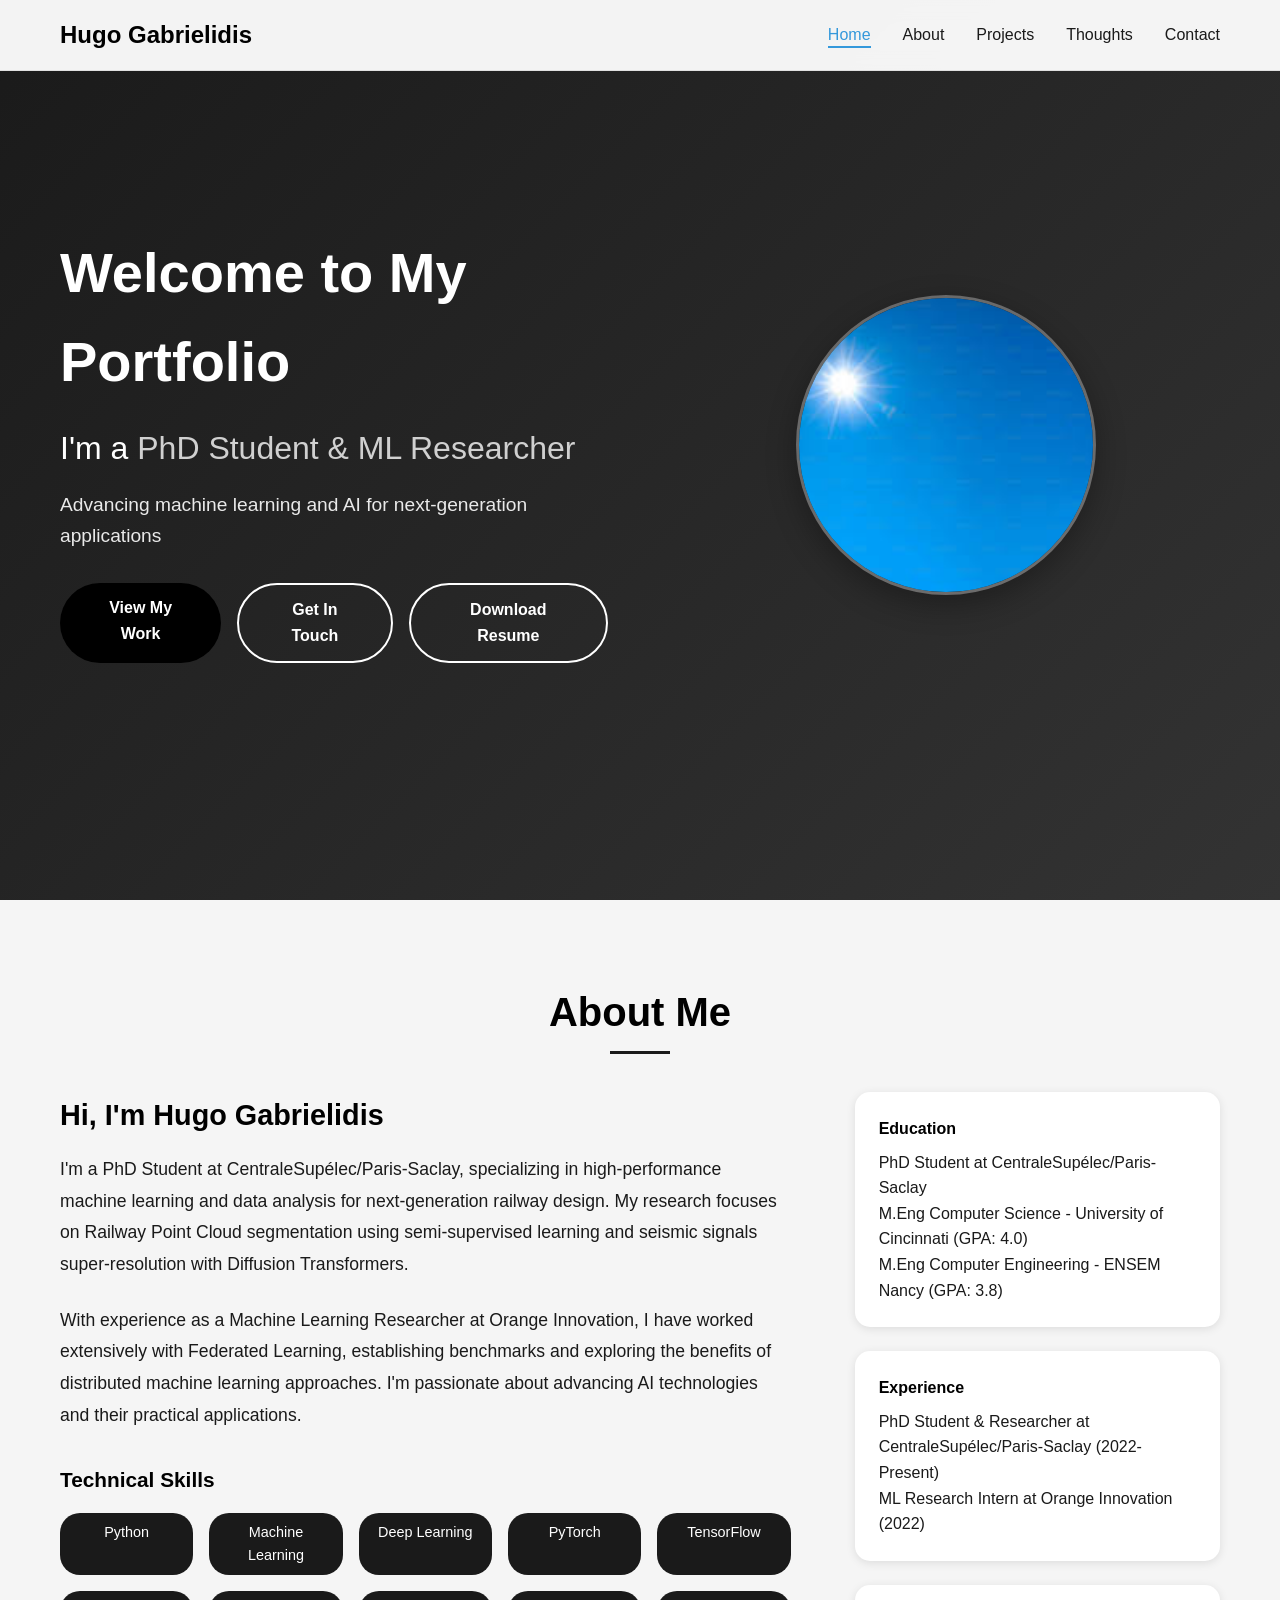
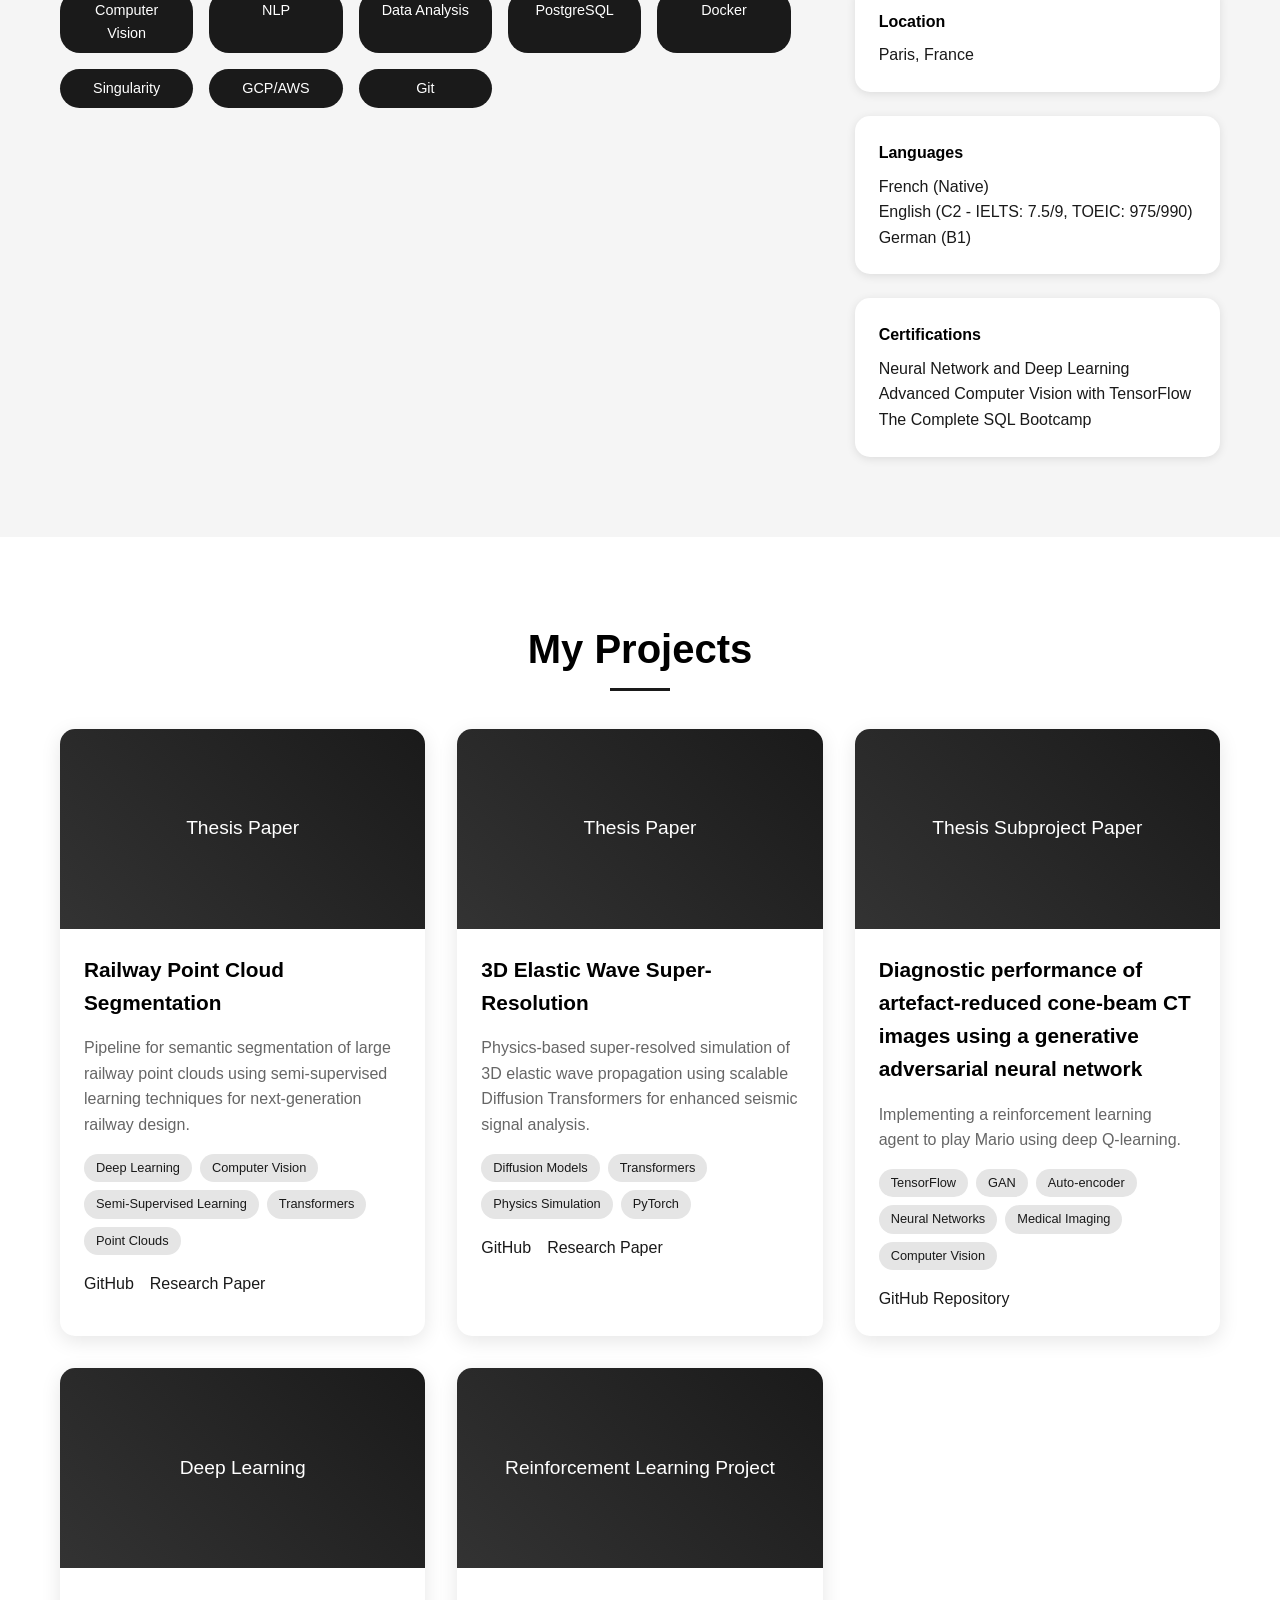
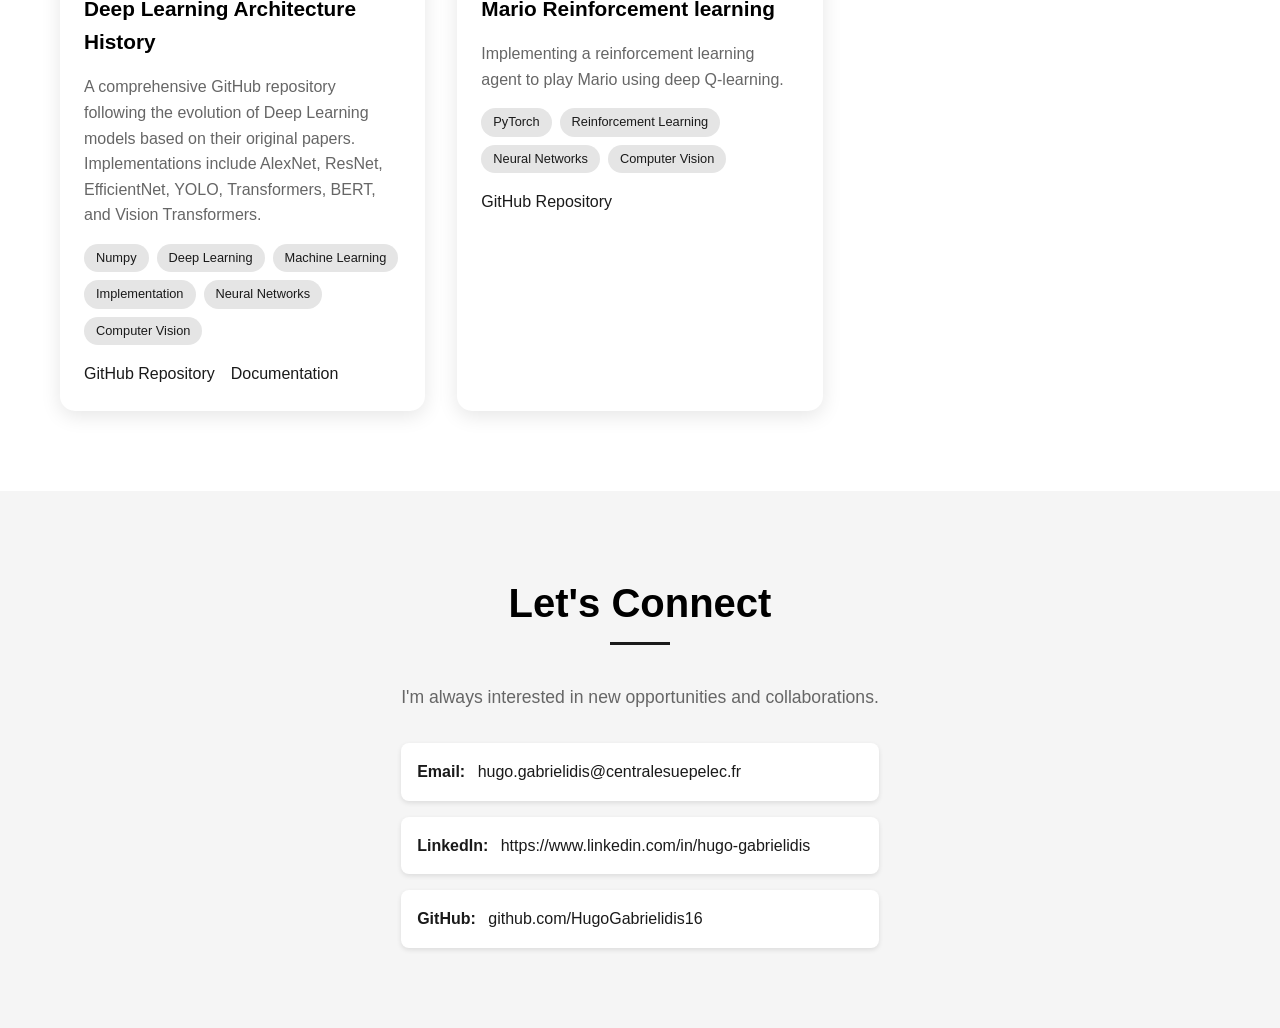
==== index.html @ c3f62cb3 "[CHANGE] Correct github link" ====
<!DOCTYPE html>
<html lang="en">
<head>
    <meta charset="UTF-8">
    <meta name="viewport" content="width=device-width, initial-scale=1.0">
    <title>Hugo Gabrielidis - Portfolio</title>
    <link rel="stylesheet" href="css/style.css">
</head>
<body>
    <header>
        <nav class="navbar">
            <div class="nav-container">
                <div class="nav-logo">
                    <a href="#home">Hugo Gabrielidis</a>
                </div>
                <ul class="nav-menu">
                    <li class="nav-item">
                        <a href="#home" class="nav-link">Home</a>
                    </li>
                    <li class="nav-item">
                        <a href="#about" class="nav-link">About</a>
                    </li>
                    <li class="nav-item">
                        <a href="#projects" class="nav-link">Projects</a>
                    </li>
                    <li class="nav-item">
                        <a href="articles.html" class="nav-link">Thoughts</a>
                    </li>
                    <li class="nav-item">
                        <a href="#contact" class="nav-link">Contact</a>
                    </li>
                </ul>
                <div class="nav-toggle" id="mobile-menu">
                    <span class="bar"></span>
                    <span class="bar"></span>
                    <span class="bar"></span>
                </div>
            </div>
        </nav>
    </header>

    <main>
        <section id="home" class="hero">
            <div class="hero-container">
                <div class="hero-content">
                    <h1>Welcome to My Portfolio</h1>
                    <h2>I'm a <span class="highlight">PhD Student & ML Researcher</span></h2>
                    <p>Advancing machine learning and AI for next-generation applications</p>
                    <div class="hero-buttons">
                        <a href="#projects" class="btn btn-primary">View My Work</a>
                        <a href="#contact" class="btn btn-secondary">Get In Touch</a>
                        <a href="mystuff/Resume_HG.pdf" download class="btn btn-secondary">Download Resume</a>
                    </div>
                </div>
                <div class="hero-image">
                    <img src="images/sky.jpeg" alt="Hugo Gabrielidis" class="profile-photo">
                </div>
            </div>
        </section>

        <section id="about" class="about">
            <div class="container">
                <h2 class="section-title">About Me</h2>
                <div class="about-content">
                    <div class="about-text">
                        <h3>Hi, I'm Hugo Gabrielidis</h3>
                        <p>I'm a PhD Student at CentraleSupélec/Paris-Saclay, specializing in high-performance machine learning and data analysis for next-generation railway design. My research focuses on Railway Point Cloud segmentation using semi-supervised learning and seismic signals super-resolution with Diffusion Transformers.</p>
                        <p>With experience as a Machine Learning Researcher at Orange Innovation, I have worked extensively with Federated Learning, establishing benchmarks and exploring the benefits of distributed machine learning approaches. I'm passionate about advancing AI technologies and their practical applications.</p>

                        <div class="skills">
                            <h4>Technical Skills</h4>
                            <div class="skills-grid">
                                <div class="skill-item">Python</div>
                                <div class="skill-item">Machine Learning</div>
                                <div class="skill-item">Deep Learning</div>
                                <div class="skill-item">PyTorch</div>
                                <div class="skill-item">TensorFlow</div>
                                <div class="skill-item">Computer Vision</div>
                                <div class="skill-item">NLP</div>
                                <div class="skill-item">Data Analysis</div>
                                <div class="skill-item">PostgreSQL</div>
                                <div class="skill-item">Docker</div>
                                <div class="skill-item">Singularity</div>
                                <div class="skill-item">GCP/AWS</div>
                                <div class="skill-item">Git</div>
                            </div>
                        </div>
                    </div>
                    <div class="about-details">
                        <div class="detail-card">
                            <h4>Education</h4>
                            <p>PhD Student at CentraleSupélec/Paris-Saclay</p>
                            <p>M.Eng Computer Science - University of Cincinnati (GPA: 4.0)</p>
                            <p>M.Eng Computer Engineering - ENSEM Nancy (GPA: 3.8)</p>
                        </div>
                        <div class="detail-card">
                            <h4>Experience</h4>
                            <p>PhD Student & Researcher at CentraleSupélec/Paris-Saclay (2022-Present)</p>
                            <p>ML Research Intern at Orange Innovation (2022)</p>
                        </div>
                        <div class="detail-card">
                            <h4>Location</h4>
                            <p>Paris, France</p>
                        </div>
                        <div class="detail-card">
                            <h4>Languages</h4>
                            <p>French (Native)</p>
                            <p>English (C2 - IELTS: 7.5/9, TOEIC: 975/990)</p>
                            <p>German (B1)</p>
                        </div>
                        <div class="detail-card">
                            <h4>Certifications</h4>
                            <p>Neural Network and Deep Learning</p>
                            <p>Advanced Computer Vision with TensorFlow</p>
                            <p>The Complete SQL Bootcamp</p>
                        </div>
                    </div>
                </div>
            </div>
        </section>

        <section id="projects" class="projects">
            <div class="container">
                <h2 class="section-title">My Projects</h2>
                <div class="projects-grid">
                    <div class="project-card">
                        <div class="project-image">
                            <div class="project-placeholder">Thesis Paper</div>
                        </div>
                        <div class="project-content">
                            <h3>Railway Point Cloud Segmentation</h3>
                            <p>Pipeline for semantic segmentation of large railway point clouds using semi-supervised learning techniques for next-generation railway design.</p>
                            <div class="project-tech">
                                <span class="tech-tag">Deep Learning</span>
                                <span class="tech-tag">Computer Vision</span>
                                <span class="tech-tag">Semi-Supervised Learning</span>
                                <span class="tech-tag">Transformers</span>
                                <span class="tech-tag">Point Clouds</span>
                            </div>
                            <div class="project-links">
                                <a href="https://github.com/HugoGabrielidis16/Points-Cloud-Segmentation/" class="project-link">GitHub</a>
                                <a href="#" class="project-link">Research Paper</a>
                            </div>
                        </div>
                    </div>

                    <div class="project-card">
                        <div class="project-image">
                            <div class="project-placeholder">Thesis Paper</div>
                        </div>
                        <div class="project-content">
                            <h3>3D Elastic Wave Super-Resolution</h3>
                            <p>Physics-based super-resolved simulation of 3D elastic wave propagation using scalable Diffusion Transformers for enhanced seismic signal analysis.</p>
                            <div class="project-tech">
                                <span class="tech-tag">Diffusion Models</span>
                                <span class="tech-tag">Transformers</span>
                                <span class="tech-tag">Physics Simulation</span>
                                <span class="tech-tag">PyTorch</span>
                            </div>
                            <div class="project-links">
                                <a href="https://github.com/HugoGabrielidis16/Seismic_DiT1D/" class="project-link">GitHub</a>
                                <a href="#" class="project-link">Research Paper</a>
                            </div>
                        </div>
                    </div>

                    <div class="project-card">
                        <div class="project-image">
                            <div class="project-placeholder">Thesis Subproject Paper</div>
                        </div>
                        <div class="project-content">
                            <h3>Diagnostic performance of artefact-reduced cone-beam CT images using a
                            generative adversarial neural network</h3>
                            <p>Implementing a reinforcement learning agent to play Mario using deep Q-learning.</p>
                            <div class="project-tech">
                                <span class="tech-tag">TensorFlow</span>
                                <span class="tech-tag">GAN</span>
                                <span class="tech-tag">Auto-encoder</span>
                                <span class="tech-tag">Neural Networks</span>
                                <span class="tech-tag">Medical Imaging</span>
                                <span class="tech-tag">Computer Vision</span>
                            </div>
                            <div class="project-links">
                                <a href="https://github.com/HugoGabrielidis16/Mario-RL/" class="project-link">GitHub Repository</a>
                            </div>
                        </div>
                    </div>

                    <div class="project-card">
                        <div class="project-image">
                            <div class="project-placeholder">Deep Learning</div>
                        </div>
                        <div class="project-content">
                            <h3>Deep Learning Architecture History</h3>
                            <p>A comprehensive GitHub repository following the evolution of Deep Learning models based on their original papers. Implementations include AlexNet, ResNet, EfficientNet, YOLO, Transformers, BERT, and Vision Transformers.</p>
                            <div class="project-tech">
                                <span class="tech-tag">Numpy</span>
                                <span class="tech-tag">Deep Learning</span>
                                <span class="tech-tag">Machine Learning</span>
                                <span class="tech-tag">Implementation</span>
                                <span class="tech-tag">Neural Networks</span>
                                <span class="tech-tag">Computer Vision</span>
                            </div>
                            <div class="project-links">
                                <a href="https://github.com/HugoGabrielidis16/Architecture_Implementation" class="project-link">GitHub Repository</a>
                                <a href="#" class="project-link">Documentation</a>
                            </div>
                        </div>
                    </div>

                    <div class="project-card">
                        <div class="project-image">
                            <div class="project-placeholder">Reinforcement Learning Project</div>
                        </div>
                        <div class="project-content">
                            <h3>Mario Reinforcement learning</h3>
                            <p>Implementing a reinforcement learning agent to play Mario using deep Q-learning.</p>
                            <div class="project-tech">
                                <span class="tech-tag">PyTorch</span>
                                <span class="tech-tag">Reinforcement Learning</span>
                                <span class="tech-tag">Neural Networks</span>
                                <span class="tech-tag">Computer Vision</span>
                            </div>
                            <div class="project-links">
                                <a href="https://github.com/HugoGabrielidis16/Mario-RL" class="project-link">GitHub Repository</a>
                            </div>
                        </div>
                    </div>

                    <!-- <div class="project-card">
                        <div class="project-image">
                            <div class="project-placeholder">Kaggle</div>
                        </div>
                        <div class="project-content">
                            <h3>Kaggle Competitions</h3>
                            <p>Active participant in Kaggle competitions to enhance data science and machine learning engineering skills, working on diverse datasets and real-world challenges.</p>
                            <div class="project-tech">
                                <span class="tech-tag">Data Science</span>
                                <span class="tech-tag">Machine Learning</span>
                                <span class="tech-tag">Feature Engineering</span>
                                <span class="tech-tag">Model Evaluation</span>
                            </div>
                            <div class="project-links">
                                <a href="https://www.kaggle.com/" target="_blank" class="project-link">View Profile</a>
                                <a href="https://github.com/HugoGabrielidis16/" class="project-link">Solutions</a>
                            </div>
                        </div>
                    </div> -->
                </div>
            </div>
        </section>

        <section id="contact" class="contact">
            <div class="container">
                <h2 class="section-title">Let's Connect</h2>
                <div class="contact-content-centered">
                    <div class="contact-info">
                        <p>I'm always interested in new opportunities and collaborations.</p>
                        <div class="contact-details">
                            <div class="contact-item">
                                <strong>Email:</strong>
                                <a href="mailto:hugo.gabrielidis@centralesuepelec.fr">hugo.gabrielidis@centralesuepelec.fr</a>
                            </div>
                            <div class="contact-item">
                                <strong>LinkedIn:</strong>
                                <a href="https://www.linkedin.com/in/hugo-gabrielidis-70289a21b/" target="_blank">https://www.linkedin.com/in/hugo-gabrielidis</a>
                            </div>
                            <div class="contact-item">
                                <strong>GitHub:</strong>
                                <a href="https://github.com/HugoGabrielidis16/" target="_blank">github.com/HugoGabrielidis16</a>
                            </div>
                        </div>
                    </div>
                </div>
            </div>
        </section>
    </main>

    <footer>
        <div class="container">
            <div class="footer-content">
                <p>&copy; 2024 Hugo Gabrielidis. All rights reserved.</p>
                <div class="social-links">
                    <a href="https://github.com/HugoGabrielidis16/" target="_blank" class="social-link">GitHub</a>
                    <a href="mailto:hugo.gabrielidis@centralesuepelec.fr" class="social-link">Email</a>
                </div>
            </div>
        </div>
    </footer>

    <script src="js/script.js"></script>
</body>
</html>
---- css/style.css ----
/* Reset and base styles */
* {
    margin: 0;
    padding: 0;
    box-sizing: border-box;
}

html {
    scroll-behavior: smooth;
}

body {
    font-family: 'Segoe UI', Tahoma, Geneva, Verdana, sans-serif;
    line-height: 1.6;
    color: #1a1a1a;
    background-color: #fff;
}

.container {
    max-width: 1200px;
    margin: 0 auto;
    padding: 0 20px;
}

/* Navigation */
.navbar {
    position: fixed;
    top: 0;
    width: 100%;
    background: rgba(255, 255, 255, 0.95);
    backdrop-filter: blur(10px);
    border-bottom: 1px solid #e0e0e0;
    z-index: 1000;
    transition: all 0.3s ease;
}

.nav-container {
    max-width: 1200px;
    margin: 0 auto;
    padding: 0 20px;
    display: flex;
    justify-content: space-between;
    align-items: center;
    height: 70px;
}

.nav-logo a {
    font-size: 1.5rem;
    font-weight: bold;
    color: #000;
    text-decoration: none;
}

.nav-menu {
    display: flex;
    list-style: none;
    gap: 2rem;
}

.nav-link {
    color: #1a1a1a;
    text-decoration: none;
    font-weight: 500;
    transition: color 0.3s ease;
}

.nav-link:hover {
    color: #666;
}

.nav-toggle {
    display: none;
    flex-direction: column;
    cursor: pointer;
}

.bar {
    width: 25px;
    height: 3px;
    background-color: #1a1a1a;
    margin: 3px 0;
    transition: 0.3s;
}

/* Hero Section */
.hero {
    min-height: 100vh;
    display: flex;
    align-items: center;
    background: linear-gradient(135deg, #1a1a1a 0%, #333 100%);
    color: white;
    padding-top: 70px;
}

.hero-container {
    max-width: 1200px;
    margin: 0 auto;
    padding: 0 20px;
    display: grid;
    grid-template-columns: 1fr 1fr;
    gap: 4rem;
    align-items: center;
}

.hero-content h1 {
    font-size: 3.5rem;
    margin-bottom: 1rem;
    font-weight: 700;
}

.hero-content h2 {
    font-size: 2rem;
    margin-bottom: 1rem;
    font-weight: 400;
}

.highlight {
    color: #d0d0d0;
}

.hero-content p {
    font-size: 1.2rem;
    margin-bottom: 2rem;
    opacity: 0.9;
}

.hero-buttons {
    display: flex;
    gap: 1rem;
}

.btn {
    padding: 12px 30px;
    border: none;
    border-radius: 50px;
    text-decoration: none;
    font-weight: 600;
    transition: all 0.3s ease;
    cursor: pointer;
    display: inline-block;
    text-align: center;
}

.btn-primary {
    background-color: #000;
    color: white;
}

.btn-primary:hover {
    background-color: #333;
    transform: translateY(-2px);
}

.btn-secondary {
    background-color: transparent;
    color: white;
    border: 2px solid white;
}

.btn-secondary:hover {
    background-color: white;
    color: #000;
}

.hero-image {
    display: flex;
    justify-content: center;
}

.profile-placeholder {
    width: 300px;
    height: 300px;
    background: rgba(255, 255, 255, 0.1);
    border-radius: 50%;
    border: 3px solid rgba(255, 255, 255, 0.3);
    display: flex;
    align-items: center;
    justify-content: center;
    font-size: 1.2rem;
    backdrop-filter: blur(10px);
}

.profile-photo {
    width: 300px;
    height: 300px;
    border-radius: 50%;
    border: 3px solid rgba(255, 255, 255, 0.3);
    object-fit: cover;
    box-shadow: 0 10px 30px rgba(0, 0, 0, 0.3);
    transition: transform 0.3s ease;
}

.profile-photo:hover {
    transform: scale(1.05);
}

/* Section Styles */
section {
    padding: 80px 0;
}

.section-title {
    text-align: center;
    font-size: 2.5rem;
    margin-bottom: 3rem;
    color: #000;
    position: relative;
}

.section-title::after {
    content: '';
    position: absolute;
    bottom: -10px;
    left: 50%;
    transform: translateX(-50%);
    width: 60px;
    height: 3px;
    background-color: #1a1a1a;
}

/* About Section */
.about {
    background-color: #f5f5f5;
}

.about-content {
    display: grid;
    grid-template-columns: 2fr 1fr;
    gap: 4rem;
    align-items: start;
}

.about-text h3 {
    font-size: 1.8rem;
    margin-bottom: 1rem;
    color: #000;
}

.about-text p {
    margin-bottom: 1.5rem;
    font-size: 1.1rem;
    line-height: 1.8;
}

.skills {
    margin-top: 2rem;
}

.skills h4 {
    font-size: 1.3rem;
    margin-bottom: 1rem;
    color: #000;
}

.skills-grid {
    display: grid;
    grid-template-columns: repeat(auto-fit, minmax(120px, 1fr));
    gap: 1rem;
}

.skill-item {
    background-color: #1a1a1a;
    color: white;
    padding: 8px 16px;
    border-radius: 20px;
    text-align: center;
    font-weight: 500;
    font-size: 0.9rem;
}

.about-details {
    display: flex;
    flex-direction: column;
    gap: 1.5rem;
}

.detail-card {
    background: white;
    padding: 1.5rem;
    border-radius: 15px;
    box-shadow: 0 2px 10px rgba(0, 0, 0, 0.1);
}

.detail-card h4 {
    color: #000;
    margin-bottom: 0.5rem;
}

/* Projects Section */
.projects-grid {
    display: grid;
    grid-template-columns: repeat(auto-fit, minmax(350px, 1fr));
    gap: 2rem;
}

.project-card {
    background: white;
    border-radius: 15px;
    overflow: hidden;
    box-shadow: 0 5px 20px rgba(0, 0, 0, 0.1);
    transition: transform 0.3s ease, box-shadow 0.3s ease;
}

.project-card:hover {
    transform: translateY(-5px);
    box-shadow: 0 10px 30px rgba(0, 0, 0, 0.15);
}

.project-image {
    height: 200px;
    background: linear-gradient(45deg, #333, #1a1a1a);
}

.project-placeholder {
    height: 100%;
    display: flex;
    align-items: center;
    justify-content: center;
    color: white;
    font-size: 1.2rem;
    font-weight: 500;
}

.project-content {
    padding: 1.5rem;
}

.project-content h3 {
    font-size: 1.3rem;
    margin-bottom: 1rem;
    color: #000;
}

.project-content p {
    margin-bottom: 1rem;
    color: #666;
    line-height: 1.6;
}

.project-tech {
    display: flex;
    flex-wrap: wrap;
    gap: 0.5rem;
    margin-bottom: 1rem;
}

.tech-tag {
    background-color: #e5e5e5;
    color: #1a1a1a;
    padding: 4px 12px;
    border-radius: 15px;
    font-size: 0.8rem;
    font-weight: 500;
}

.project-links {
    display: flex;
    gap: 1rem;
}

.project-link {
    color: #1a1a1a;
    text-decoration: none;
    font-weight: 500;
    transition: color 0.3s ease;
}

.project-link:hover {
    color: #666;
}

/* Contact Section */
.contact {
    background-color: #f5f5f5;
}

.contact-content {
    display: grid;
    grid-template-columns: 1fr 1fr;
    gap: 4rem;
}

.contact-content-centered {
    display: flex;
    justify-content: center;
    max-width: 600px;
    margin: 0 auto;
}

.contact-info h3 {
    font-size: 1.8rem;
    margin-bottom: 1rem;
    color: #000;
}

.contact-info p {
    margin-bottom: 2rem;
    font-size: 1.1rem;
    color: #666;
}

.contact-details {
    display: flex;
    flex-direction: column;
    gap: 1rem;
}

.contact-item {
    padding: 1rem;
    background: white;
    border-radius: 8px;
    box-shadow: 0 2px 5px rgba(0, 0, 0, 0.1);
}

.contact-item a {
    color: #1a1a1a;
    text-decoration: none;
    margin-left: 0.5rem;
}

.contact-form {
    background: white;
    padding: 2rem;
    border-radius: 15px;
    box-shadow: 0 5px 20px rgba(0, 0, 0, 0.1);
}

.form-group {
    margin-bottom: 1.5rem;
}

.form-group label {
    display: block;
    margin-bottom: 0.5rem;
    font-weight: 500;
    color: #000;
}

.form-group input,
.form-group textarea {
    width: 100%;
    padding: 12px;
    border: 2px solid #e0e0e0;
    border-radius: 8px;
    font-size: 1rem;
    transition: border-color 0.3s ease;
}

.form-group input:focus,
.form-group textarea:focus {
    outline: none;
    border-color: #1a1a1a;
}

/* Footer */
footer {
    display: none;
}

.footer-content {
    display: flex;
    justify-content: space-between;
    align-items: center;
}

.social-links {
    display: flex;
    gap: 1rem;
}

.social-link {
    color: white;
    text-decoration: none;
    transition: color 0.3s ease;
}

.social-link:hover {
    color: #ccc;
}

/* Mobile Responsive */
@media screen and (max-width: 768px) {
    .nav-menu {
        position: fixed;
        left: -100%;
        top: 70px;
        flex-direction: column;
        background-color: white;
        width: 100%;
        text-align: center;
        transition: 0.3s;
        box-shadow: 0 10px 27px rgba(0, 0, 0, 0.05);
        padding: 2rem 0;
    }

    .nav-menu.active {
        left: 0;
    }

    .nav-toggle {
        display: flex;
    }

    .hero-container {
        grid-template-columns: 1fr;
        text-align: center;
        gap: 2rem;
    }

    .hero-content h1 {
        font-size: 2.5rem;
    }

    .hero-content h2 {
        font-size: 1.5rem;
    }

    .hero-buttons {
        justify-content: center;
        flex-wrap: wrap;
    }

    .about-content {
        grid-template-columns: 1fr;
        gap: 2rem;
    }

    .contact-content {
        grid-template-columns: 1fr;
        gap: 2rem;
    }

    .contact-content-centered {
        padding: 0 1rem;
    }

    .footer-content {
        flex-direction: column;
        gap: 1rem;
        text-align: center;
    }

    .projects-grid {
        grid-template-columns: 1fr;
    }
}

@media screen and (max-width: 480px) {
    .hero-content h1 {
        font-size: 2rem;
    }

    .section-title {
        font-size: 2rem;
    }

    .container {
        padding: 0 15px;
    }
}

/* Articles Page Styles */
.articles-hero {
    background: linear-gradient(135deg, #1a1a1a 0%, #333 100%);
    color: white;
    padding: 120px 0 60px;
    text-align: center;
}

.articles-title {
    font-size: 3rem;
    margin-bottom: 1rem;
    font-weight: 700;
}

.articles-subtitle {
    font-size: 1.3rem;
    opacity: 0.9;
}

.articles-list {
    padding: 60px 0;
    background-color: #f5f5f5;
}

.articles-grid {
    display: grid;
    gap: 2rem;
    max-width: 900px;
    margin: 0 auto;
}

.article-card {
    background: white;
    padding: 2rem;
    border-radius: 15px;
    box-shadow: 0 5px 20px rgba(0, 0, 0, 0.1);
    transition: transform 0.3s ease, box-shadow 0.3s ease;
}

.article-card:hover {
    transform: translateY(-5px);
    box-shadow: 0 10px 30px rgba(0, 0, 0, 0.15);
}

.article-header {
    margin-bottom: 1rem;
}

.article-title a {
    font-size: 1.5rem;
    color: #000;
    text-decoration: none;
    transition: color 0.3s ease;
}

.article-title a:hover {
    color: #666;
}

.article-meta {
    margin-top: 0.5rem;
}

.article-date {
    color: #666;
    font-size: 0.9rem;
}

.article-excerpt {
    color: #333;
    line-height: 1.8;
    margin-bottom: 1.5rem;
}

.article-tags {
    display: flex;
    flex-wrap: wrap;
    gap: 0.5rem;
    margin-bottom: 1rem;
}

.tag {
    background-color: #e5e5e5;
    color: #1a1a1a;
    padding: 4px 12px;
    border-radius: 15px;
    font-size: 0.8rem;
    font-weight: 500;
}

.article-link {
    color: #1a1a1a;
    text-decoration: none;
    font-weight: 600;
    transition: color 0.3s ease;
}

.article-link:hover {
    color: #666;
}

/* Individual Article Page Styles */
.article-content {
    background-color: #f5f5f5;
    min-height: 100vh;
    padding-top: 70px;
}

.article-container {
    max-width: 800px;
    margin: 0 auto;
    padding: 3rem 20px;
}

.article-page-header {
    background: white !important;
    padding: 2rem;
    border-radius: 15px;
    margin-bottom: 2rem;
    box-shadow: 0 2px 10px rgba(0, 0, 0, 0.1);
}

.back-link {
    color: #000;
    background-color: #fff;
    text-decoration: none;
    font-weight: 500;
    display: inline-block;
    margin-bottom: 1.5rem;
    padding: 10px 20px;
    border-radius: 8px;
    transition: all 0.3s ease;
}

.back-link:hover {
    background-color: #f5f5f5;
}

.article-page-header h1 {
    font-size: 2.5rem;
    color: #000;
    margin-bottom: 1rem;
    line-height: 1.3;
}

.article-page-meta {
    display: flex;
    align-items: center;
    gap: 1.5rem;
    flex-wrap: wrap;
}

.article-body {
    background: white;
    padding: 3rem;
    border-radius: 15px;
    box-shadow: 0 2px 10px rgba(0, 0, 0, 0.1);
    line-height: 1.8;
}

.article-body h2 {
    font-size: 1.8rem;
    color: #000;
    margin-top: 2rem;
    margin-bottom: 1rem;
    padding-bottom: 0.5rem;
    border-bottom: 2px solid #e5e5e5;
}

.article-body h3 {
    font-size: 1.4rem;
    color: #1a1a1a;
    margin-top: 1.5rem;
    margin-bottom: 0.8rem;
}

.article-body p {
    margin-bottom: 1.2rem;
    color: #333;
}

.article-body ul,
.article-body ol {
    margin-bottom: 1.5rem;
    margin-left: 2rem;
}

.article-body li {
    margin-bottom: 0.5rem;
    color: #333;
}

.article-body strong {
    color: #000;
    font-weight: 600;
}

.article-footer {
    margin-top: 2rem;
    padding-top: 2rem;
    border-top: 1px solid #e5e5e5;
}

/* Responsive Articles */
@media screen and (max-width: 768px) {
    .articles-title {
        font-size: 2.5rem;
    }

    .articles-subtitle {
        font-size: 1.1rem;
    }

    .article-card {
        padding: 1.5rem;
    }

    .article-title a {
        font-size: 1.3rem;
    }

    .article-page-header h1 {
        font-size: 2rem;
    }

    .article-body {
        padding: 2rem 1.5rem;
    }

    .article-body h2 {
        font-size: 1.5rem;
    }

    .article-body h3 {
        font-size: 1.2rem;
    }
}

@media screen and (max-width: 480px) {
    .articles-title {
        font-size: 2rem;
    }

    .article-page-header {
        padding: 1.5rem;
    }

    .article-page-header h1 {
        font-size: 1.6rem;
    }

    .article-body {
        padding: 1.5rem 1rem;
    }

    .article-body ul,
    .article-body ol {
        margin-left: 1.5rem;
    }
}
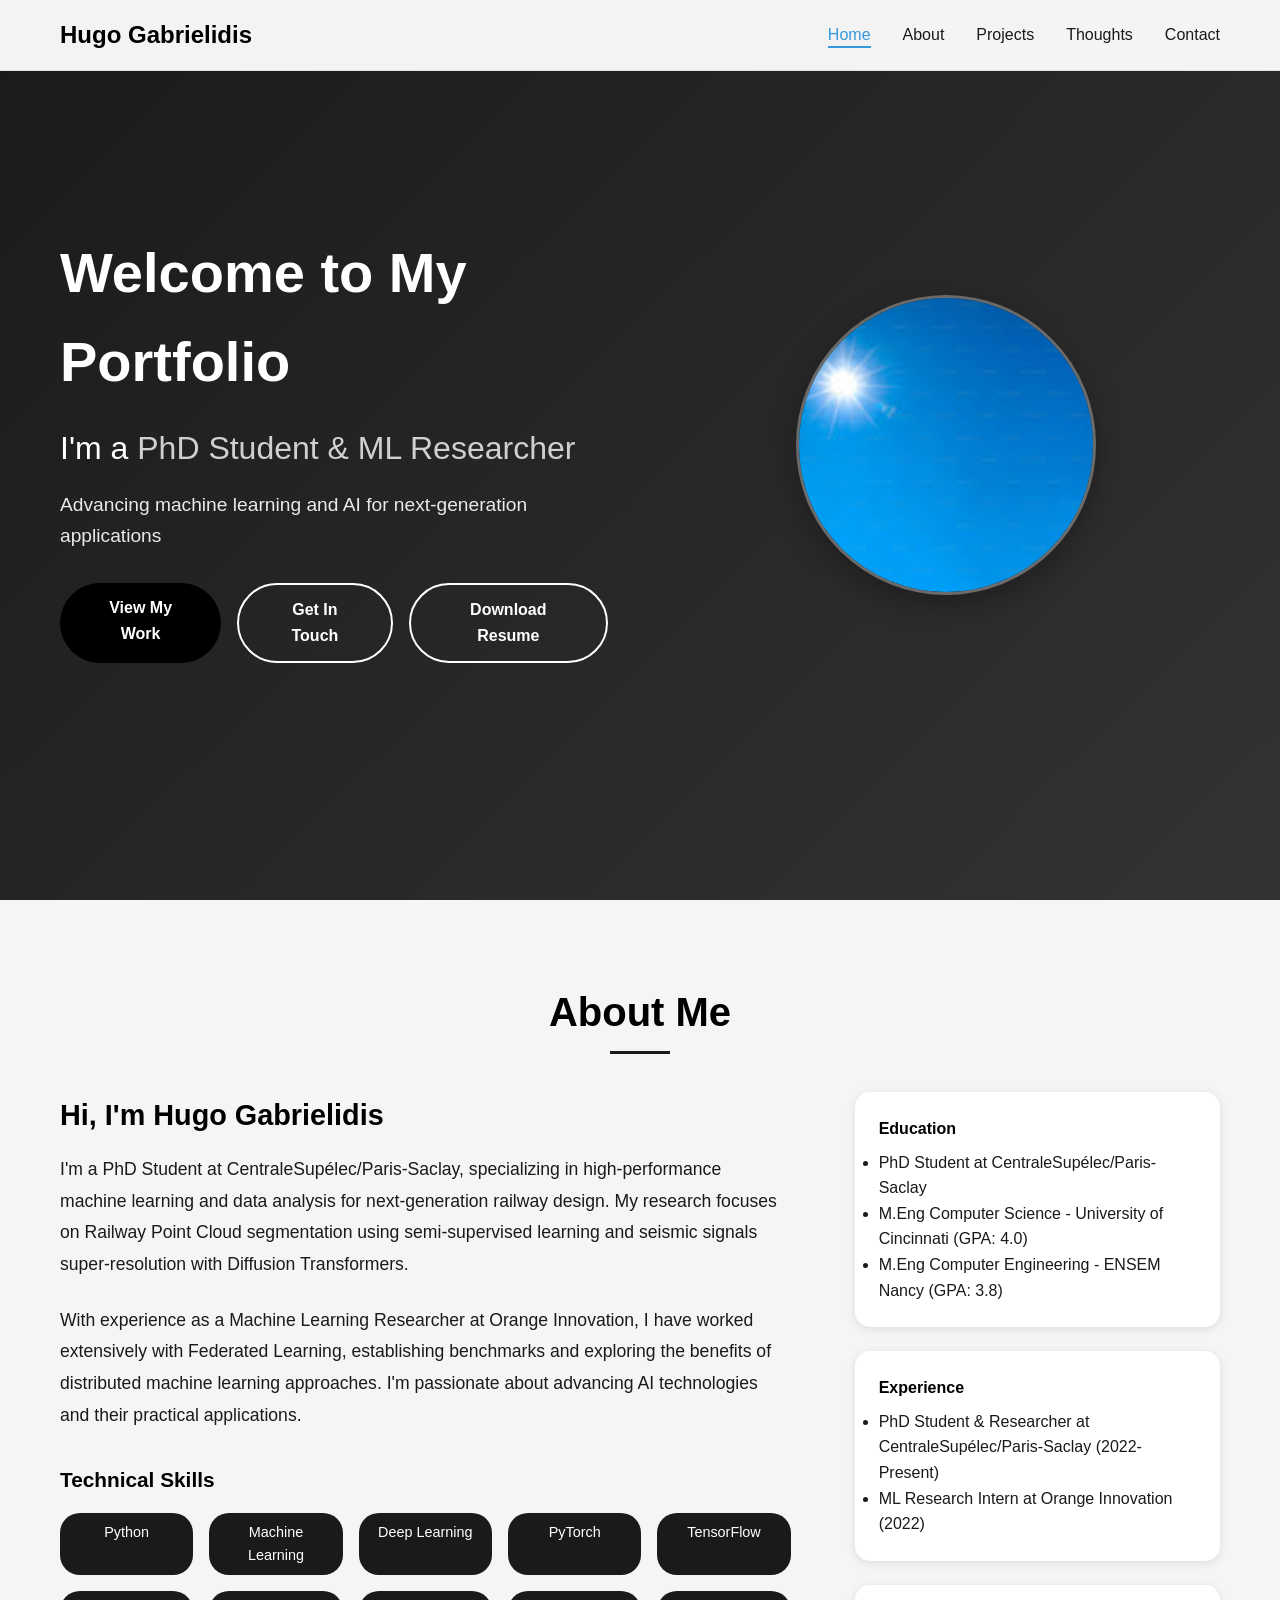
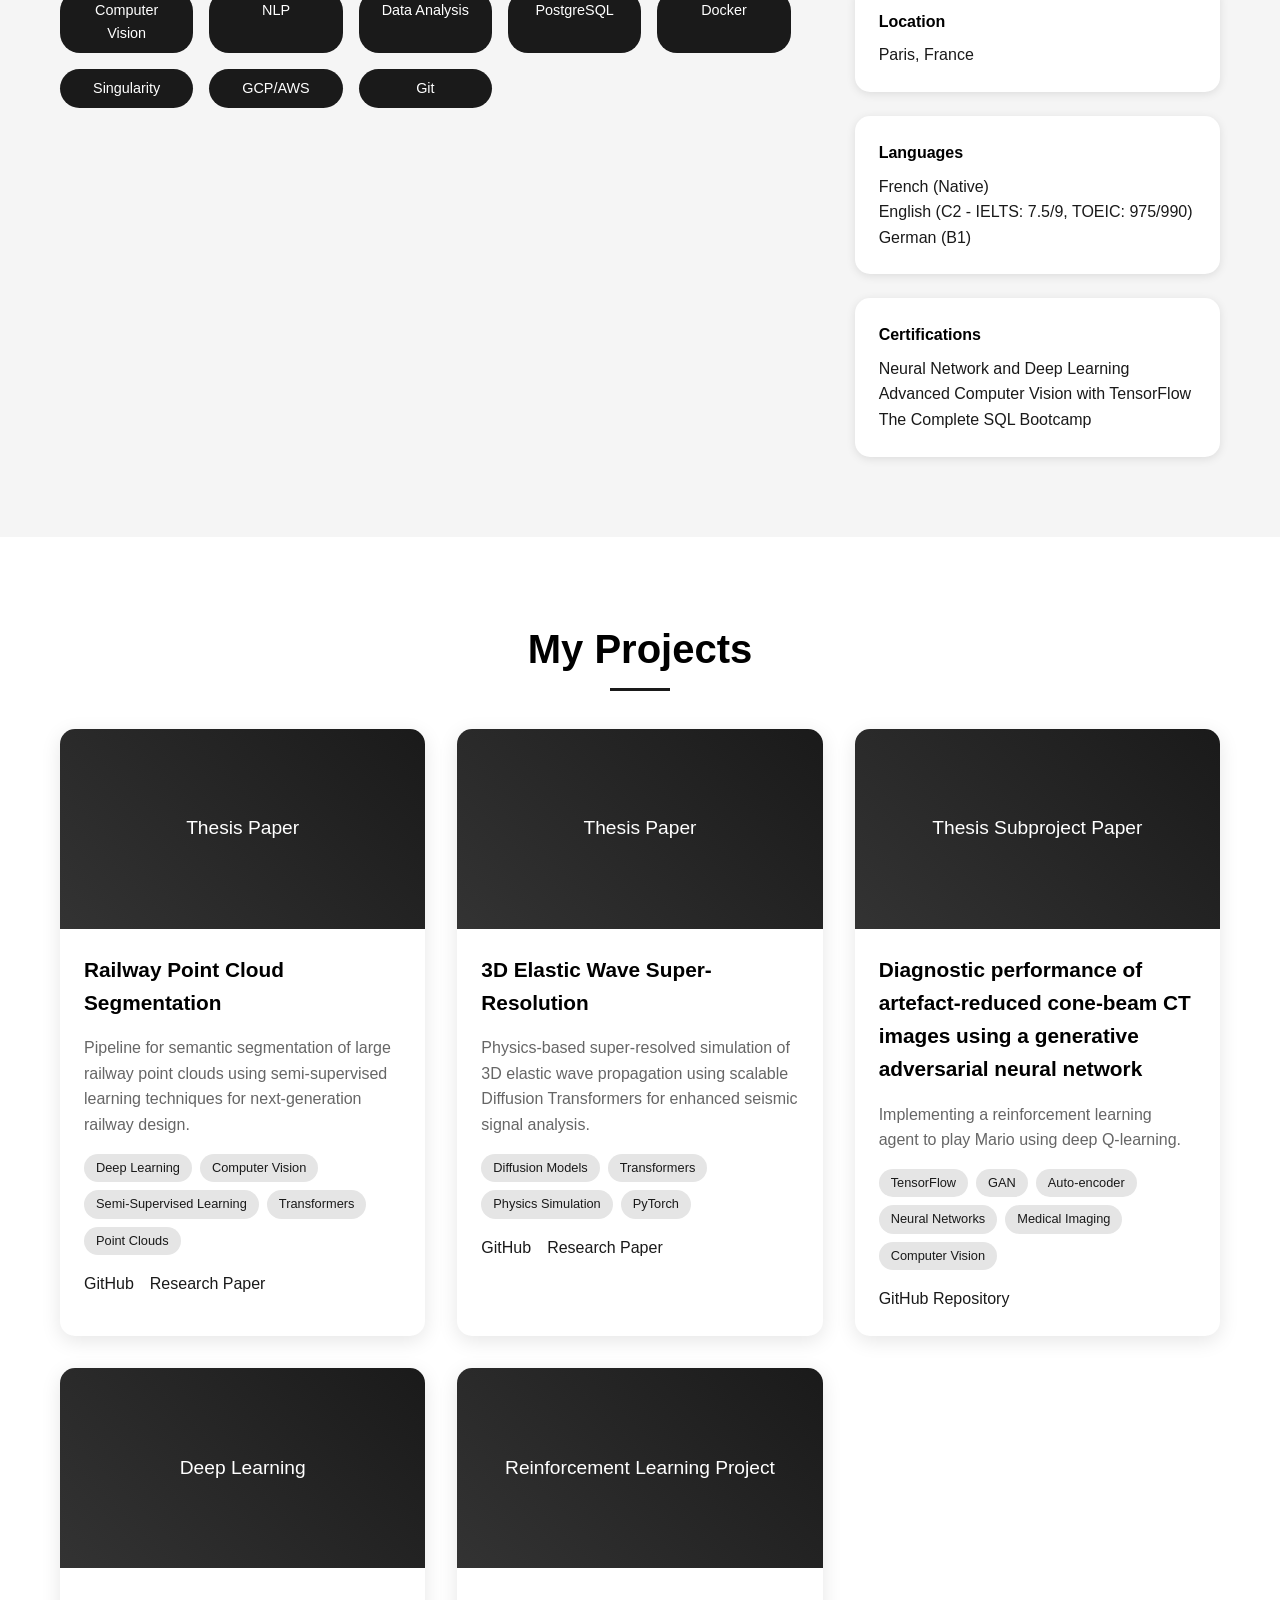
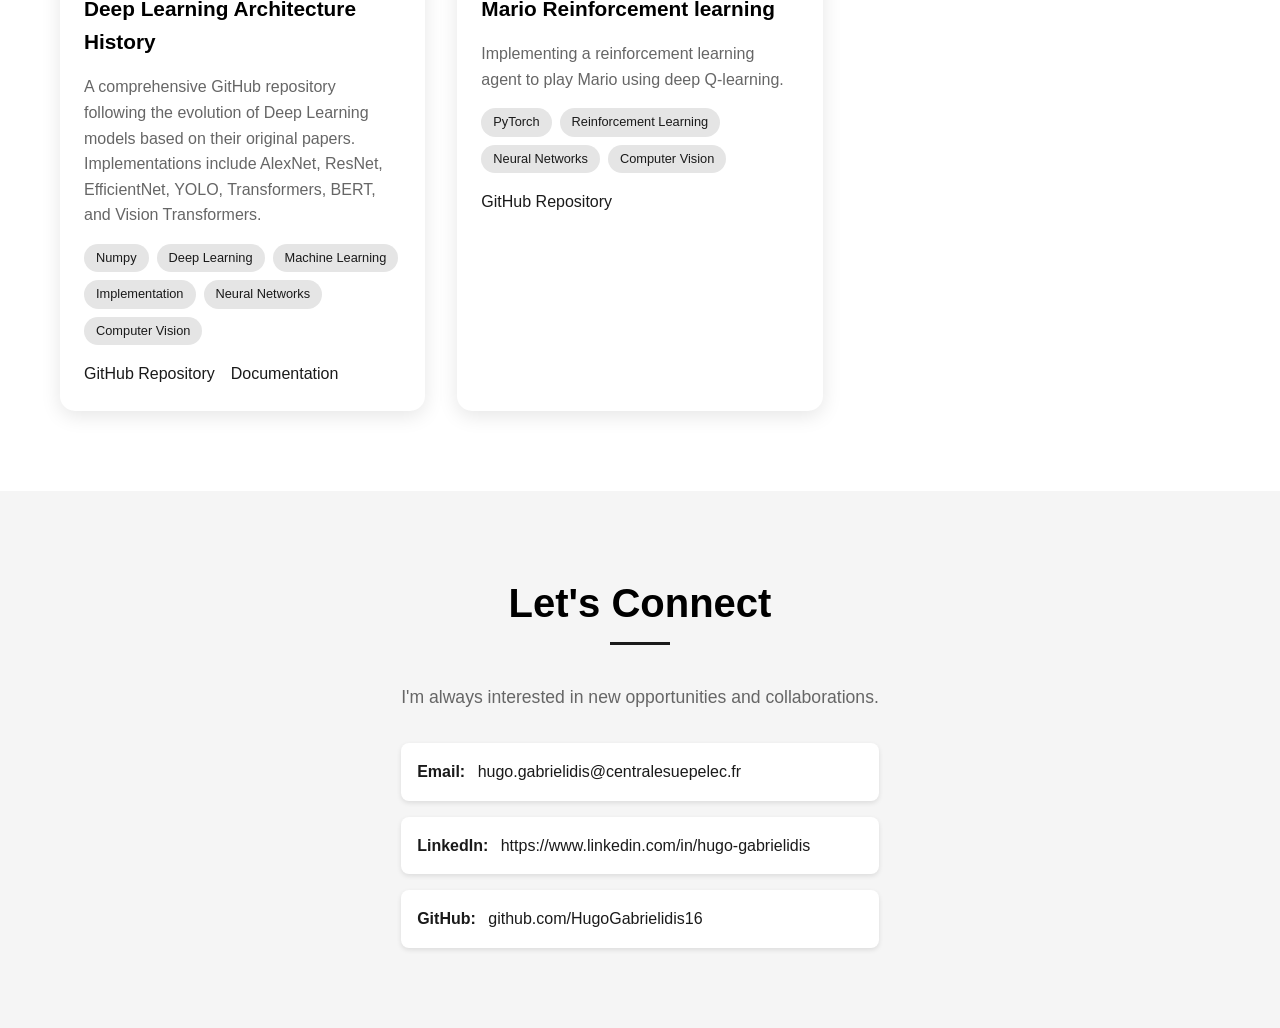
==== commit 8fb2ef27: "[CHANGE] new resume /  bullet points in experience & education" ====
--- a/index.html
+++ b/index.html
@@ -89,14 +89,18 @@
                     <div class="about-details">
                         <div class="detail-card">
                             <h4>Education</h4>
-                            <p>PhD Student at CentraleSupélec/Paris-Saclay</p>
-                            <p>M.Eng Computer Science - University of Cincinnati (GPA: 4.0)</p>
-                            <p>M.Eng Computer Engineering - ENSEM Nancy (GPA: 3.8)</p>
+                            <ul>
+                                <li>PhD Student at CentraleSupélec/Paris-Saclay</li>
+                                <li>M.Eng Computer Science - University of Cincinnati (GPA: 4.0)</li>
+                                <li>M.Eng Computer Engineering - ENSEM Nancy (GPA: 3.8)</li>
+                            </ul>
                         </div>
                         <div class="detail-card">
                             <h4>Experience</h4>
-                            <p>PhD Student & Researcher at CentraleSupélec/Paris-Saclay (2022-Present)</p>
-                            <p>ML Research Intern at Orange Innovation (2022)</p>
+                            <ul>
+                                <li>PhD Student & Researcher at CentraleSupélec/Paris-Saclay (2022-Present)</li>
+                                <li>ML Research Intern at Orange Innovation (2022)</li>
+                            </ul>
                         </div>
                         <div class="detail-card">
                             <h4>Location</h4>
@@ -181,7 +185,7 @@
                                 <span class="tech-tag">Computer Vision</span>
                             </div>
                             <div class="project-links">
-                                <a href="https://github.com/HugoGabrielidis16/Mario-RL/" class="project-link">GitHub Repository</a>
+                                <a href="https://github.com/HugoGabrielidis16/Artefacts/" class="project-link">GitHub Repository</a>
                             </div>
                         </div>
                     </div>
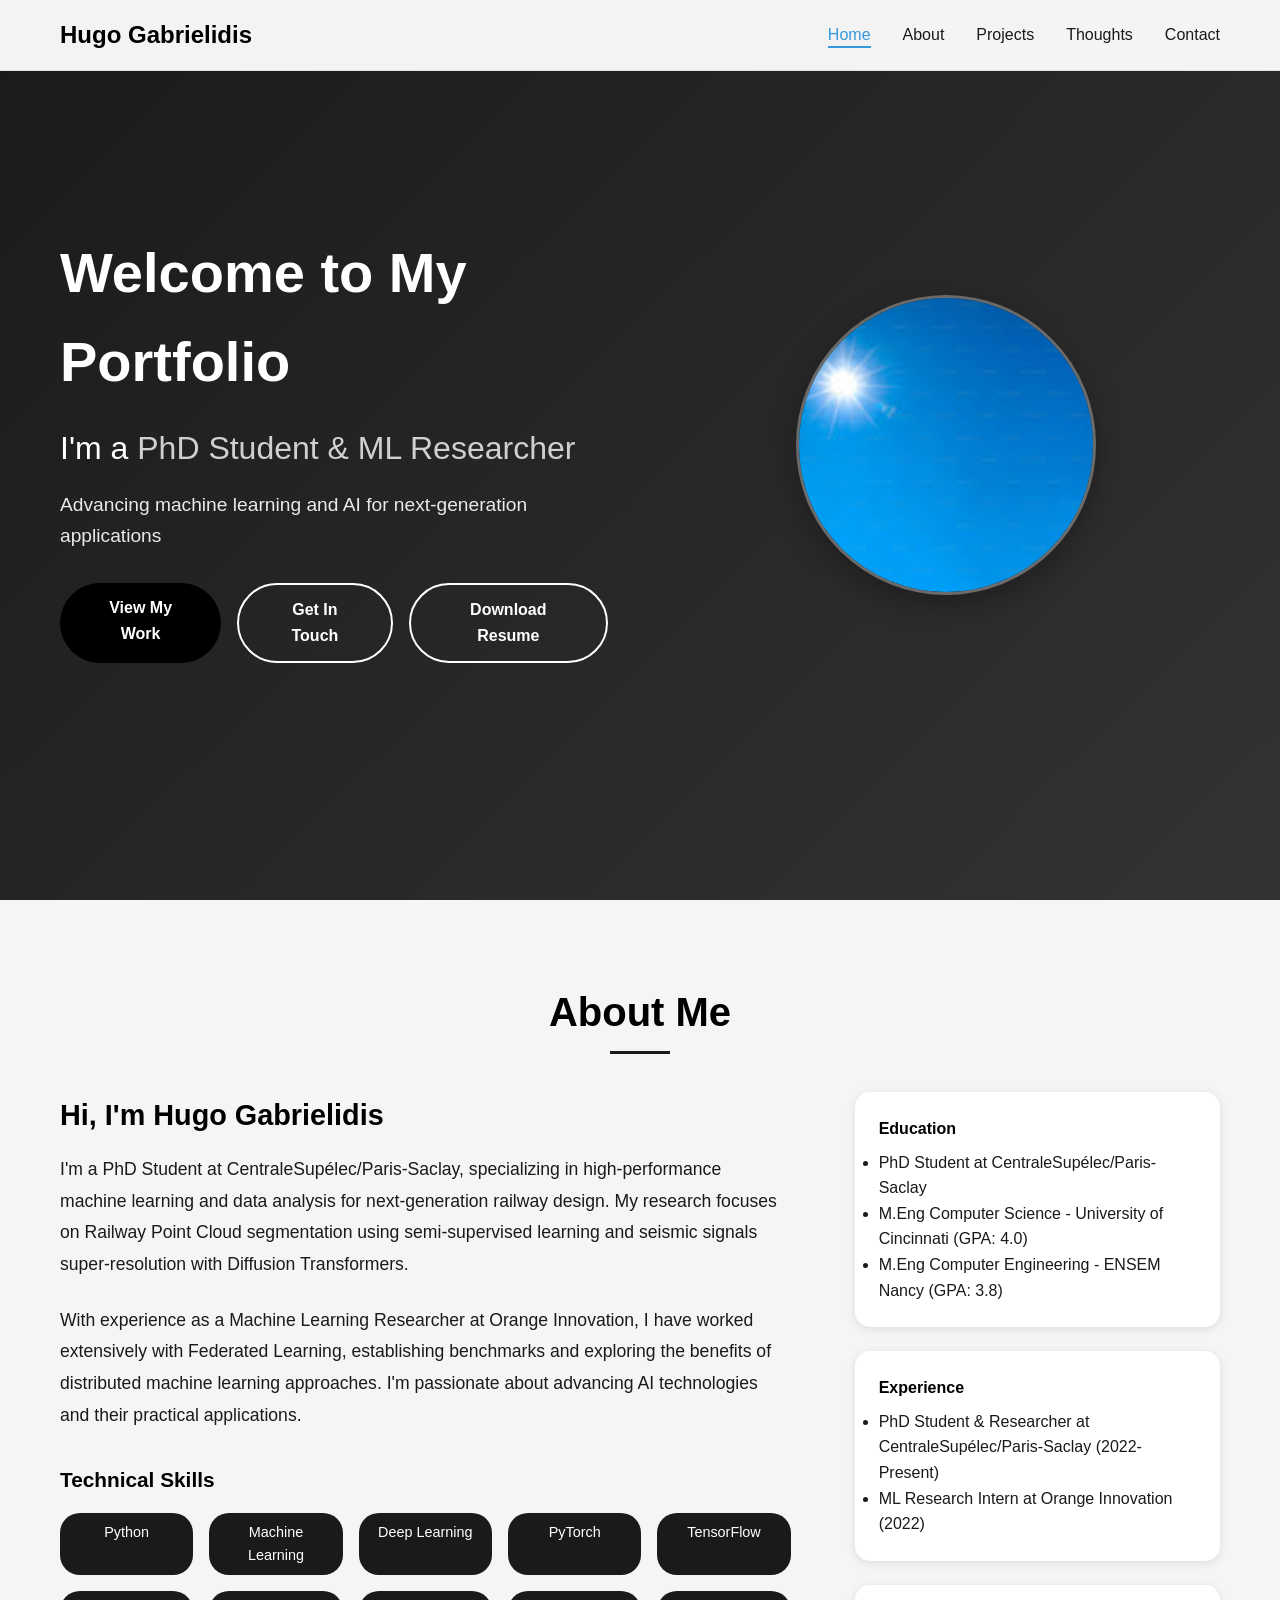
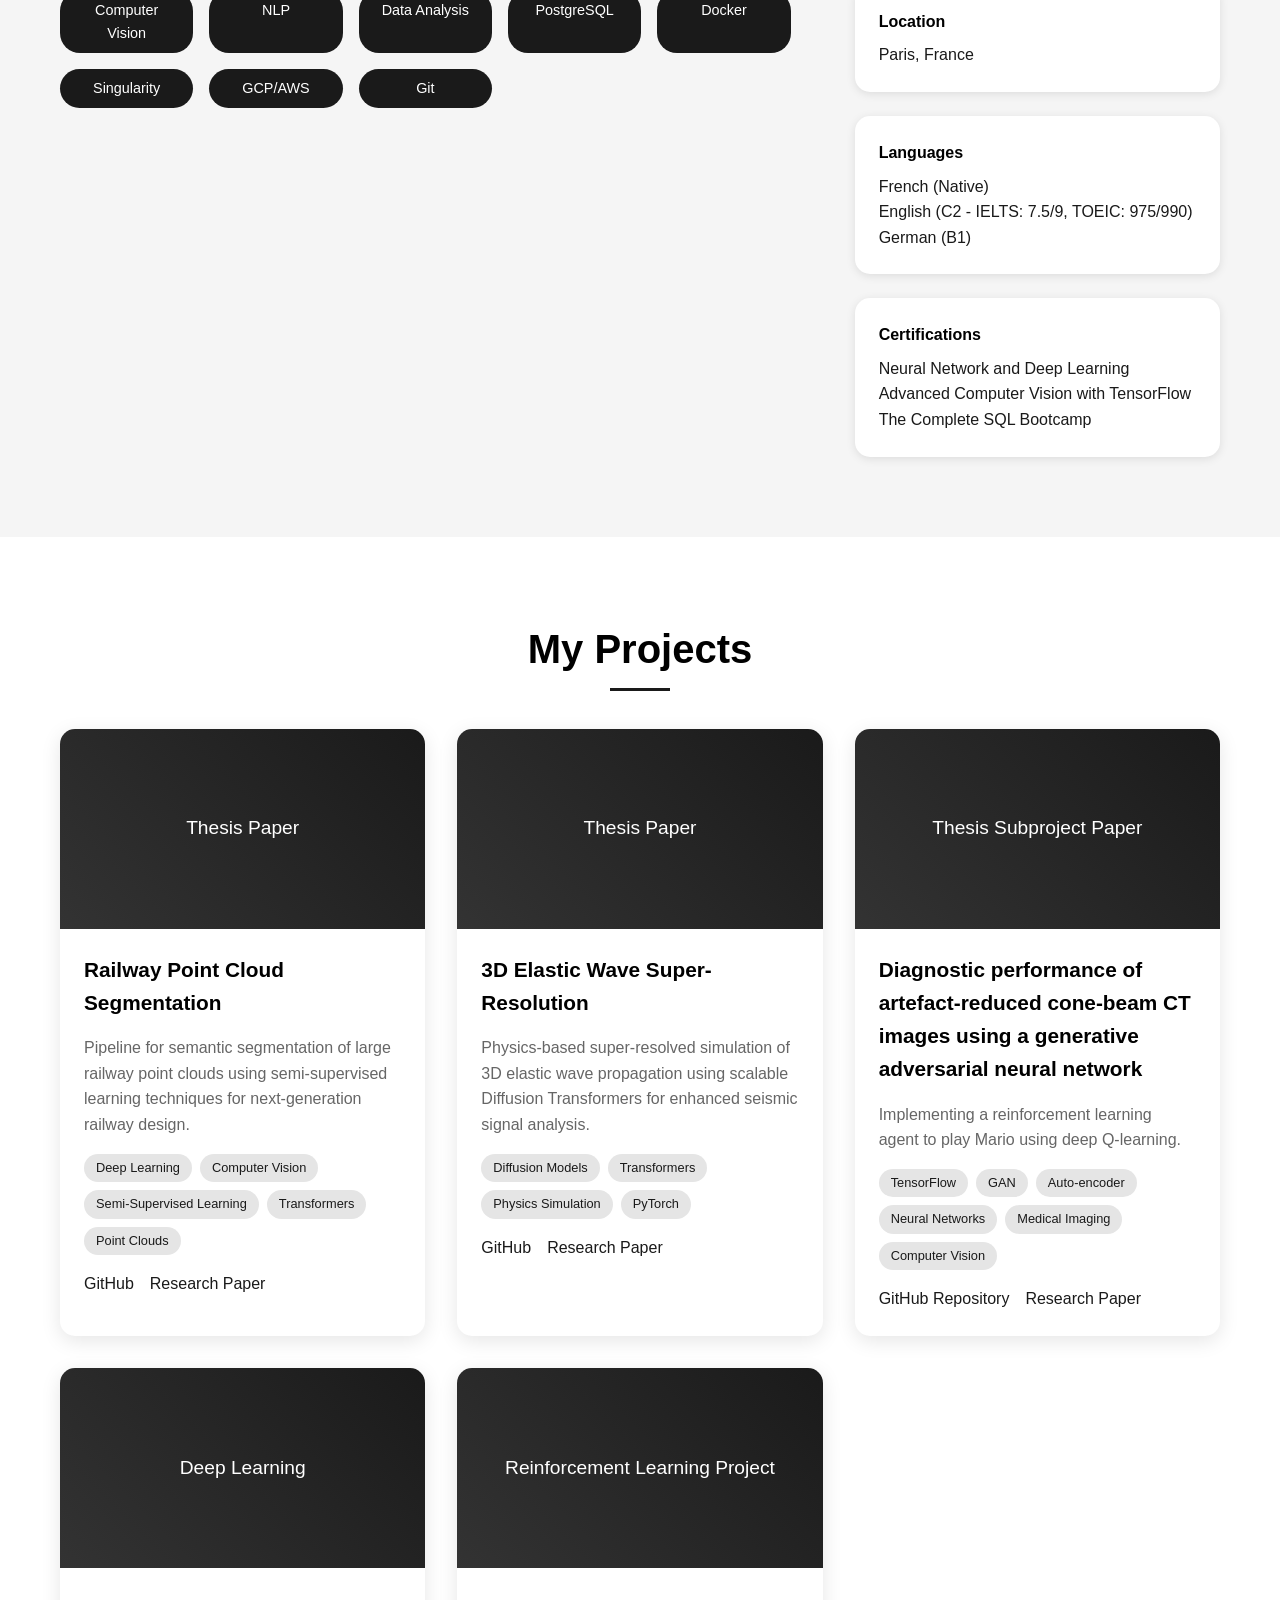
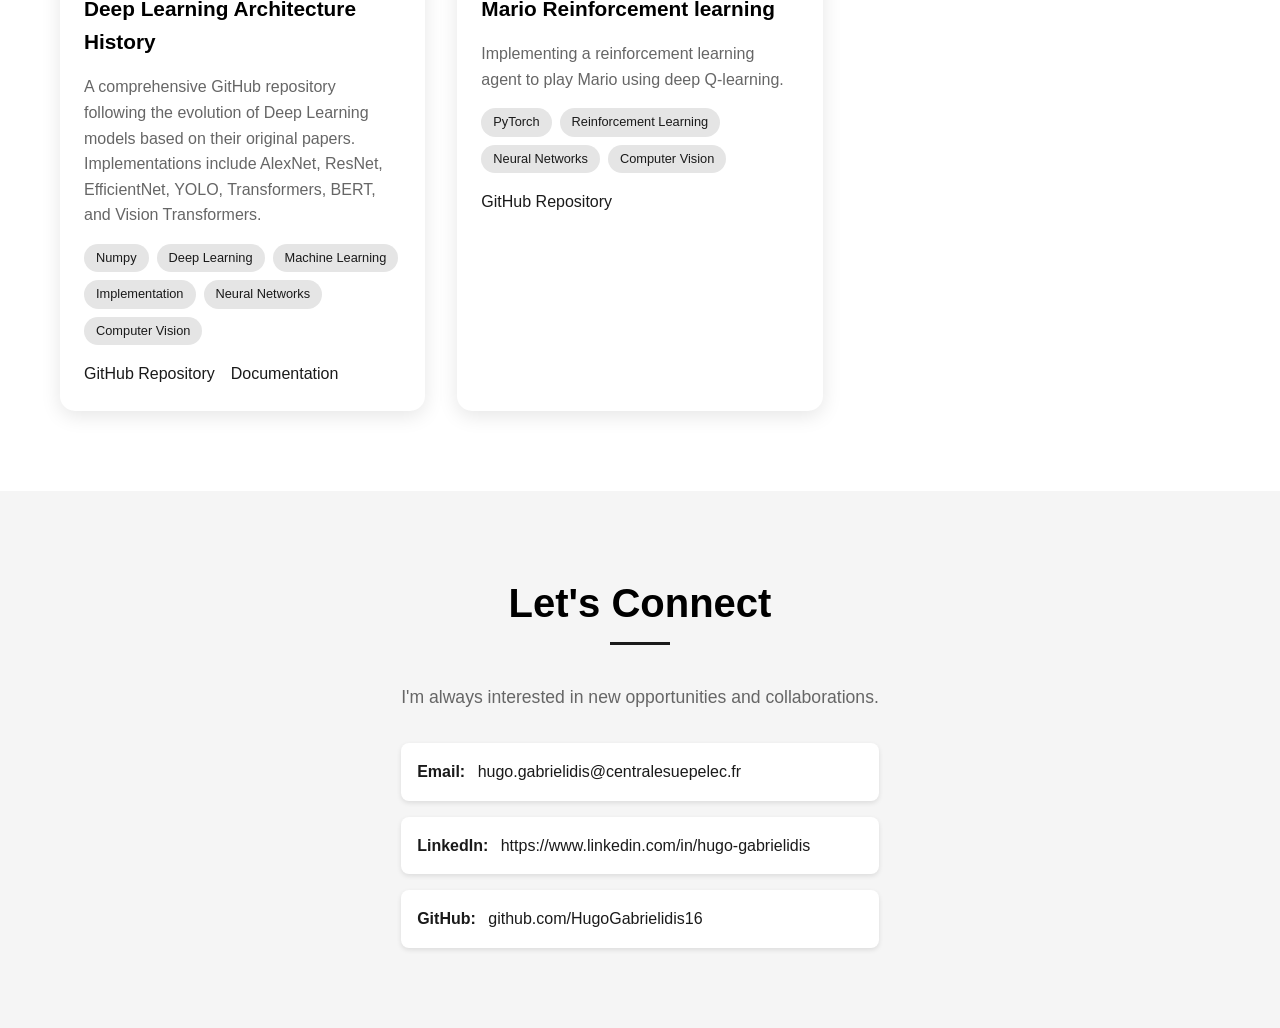
==== commit 50bbda10: "[ADD] add paper link" ====
--- a/index.html
+++ b/index.html
@@ -143,7 +143,7 @@
                             </div>
                             <div class="project-links">
                                 <a href="https://github.com/HugoGabrielidis16/Points-Cloud-Segmentation/" class="project-link">GitHub</a>
-                                <a href="#" class="project-link">Research Paper</a>
+                                <a href="https://dl.acm.org/doi/10.1007/978-3-031-77731-8_16" class="project-link">Research Paper</a>
                             </div>
                         </div>
                     </div>
@@ -163,7 +163,7 @@
                             </div>
                             <div class="project-links">
                                 <a href="https://github.com/HugoGabrielidis16/Seismic_DiT1D/" class="project-link">GitHub</a>
-                                <a href="#" class="project-link">Research Paper</a>
+                                <a href="https://www.sciencedirect.com/science/article/pii/S001046552500431X" class="project-link">Research Paper</a>
                             </div>
                         </div>
                     </div>
@@ -186,6 +186,7 @@
                             </div>
                             <div class="project-links">
                                 <a href="https://github.com/HugoGabrielidis16/Artefacts/" class="project-link">GitHub Repository</a>
+                                <a href="https://www.sciencedirect.com/science/article/pii/S0957417425025242" class="project-link">Research Paper</a>
                             </div>
                         </div>
                     </div>
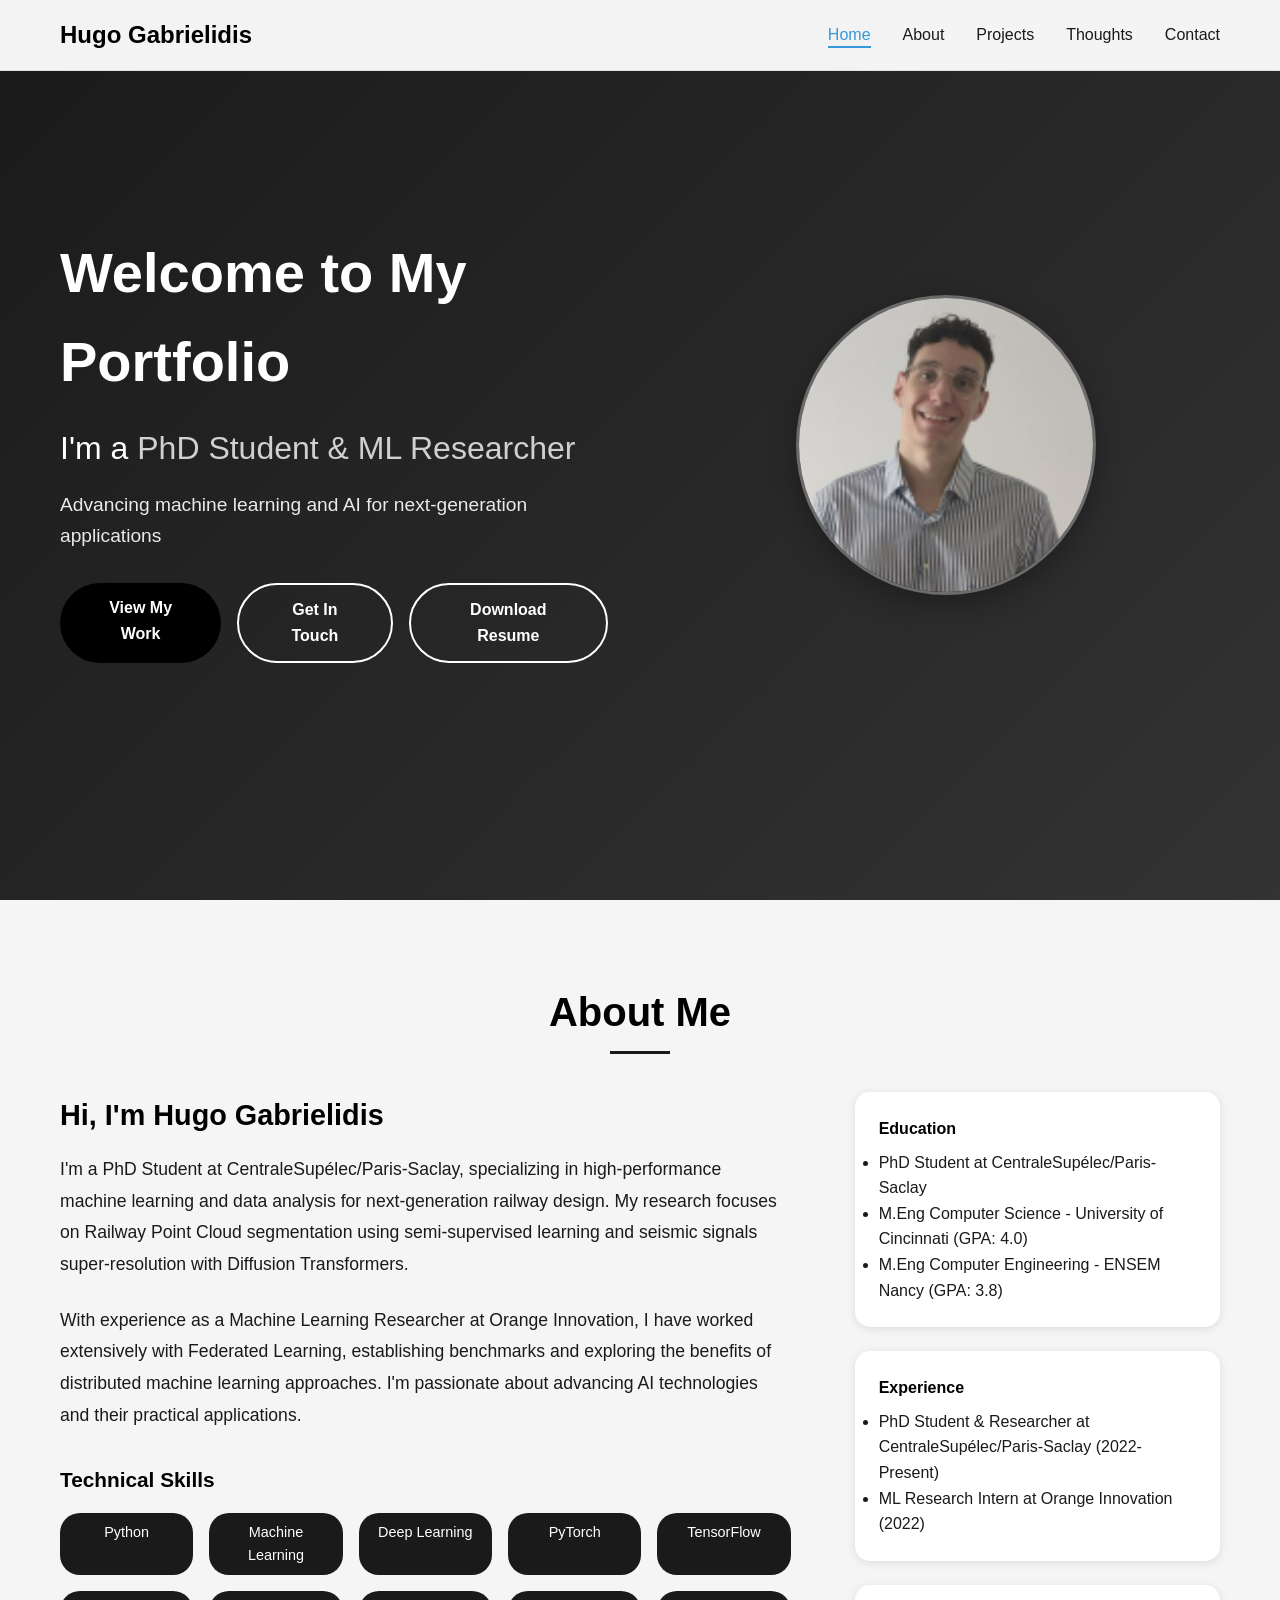
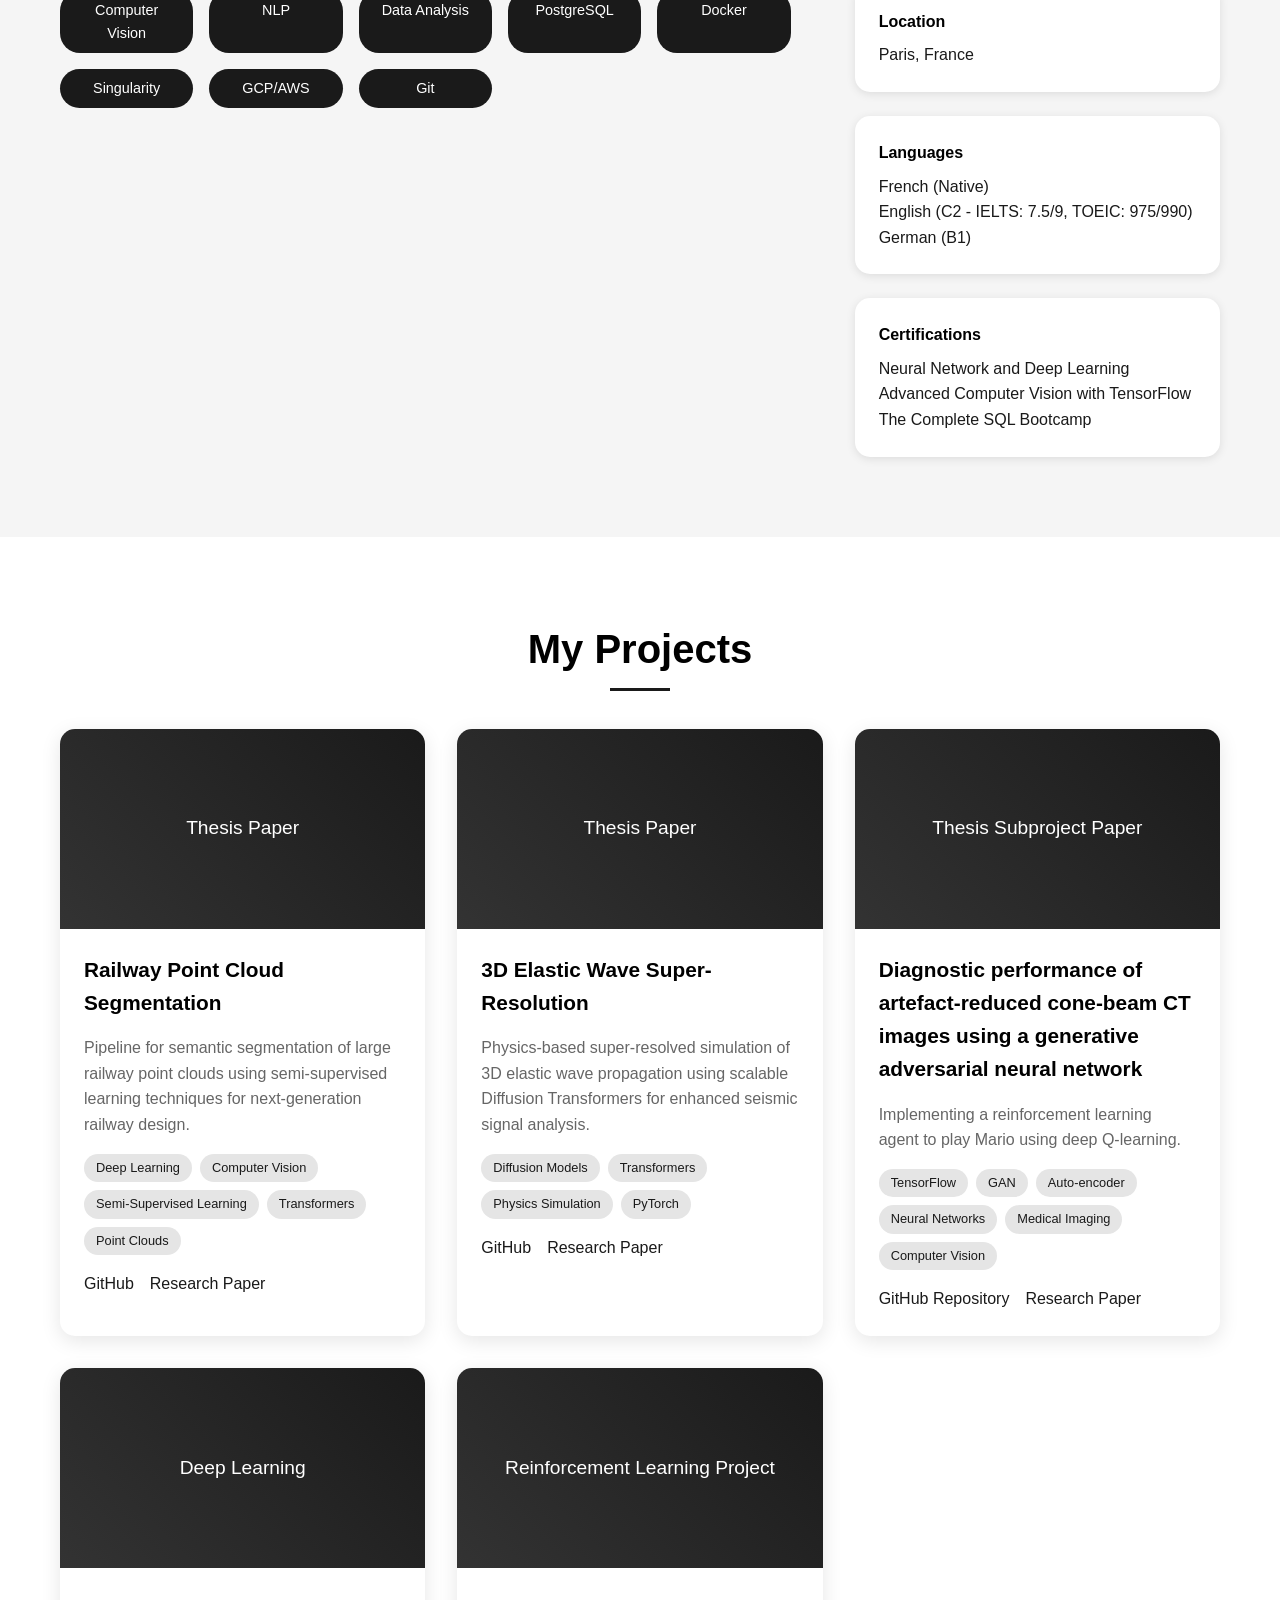
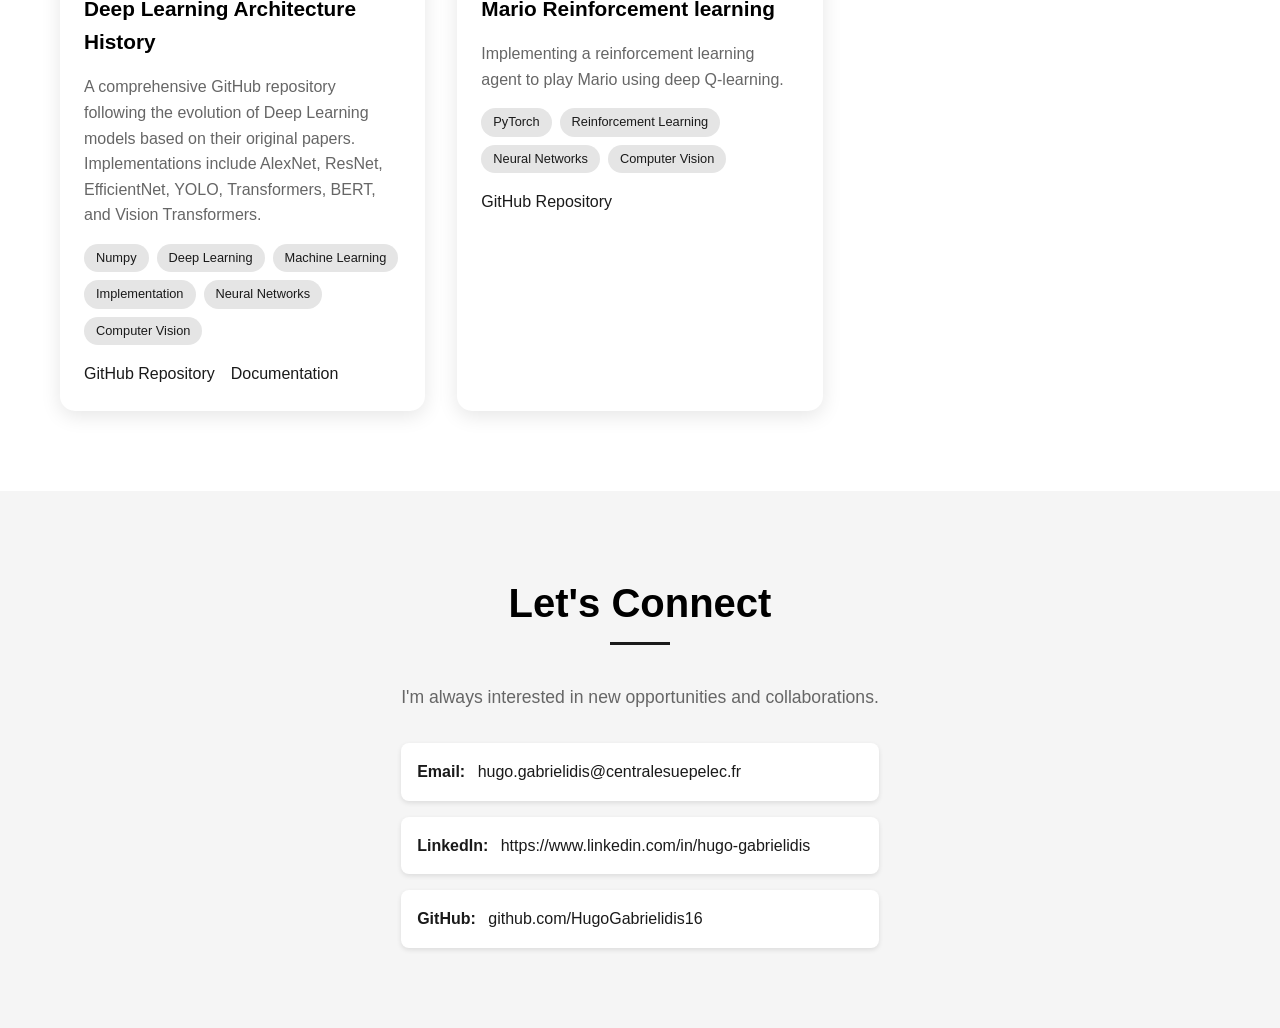
==== commit ecb47903: "[CHANGE] new resume and profile photo" ====
--- a/index.html
+++ b/index.html
@@ -49,11 +49,11 @@
                     <div class="hero-buttons">
                         <a href="#projects" class="btn btn-primary">View My Work</a>
                         <a href="#contact" class="btn btn-secondary">Get In Touch</a>
-                        <a href="mystuff/Resume_HG.pdf" download class="btn btn-secondary">Download Resume</a>
+                        <a href="mystuff/Resume.pdf" download class="btn btn-secondary">Download Resume</a>
                     </div>
                 </div>
                 <div class="hero-image">
-                    <img src="images/sky.jpeg" alt="Hugo Gabrielidis" class="profile-photo">
+                    <img src="images/myself.jpg" alt="Hugo Gabrielidis" class="profile-photo">
                 </div>
             </div>
         </section>
@@ -142,7 +142,7 @@
                                 <span class="tech-tag">Point Clouds</span>
                             </div>
                             <div class="project-links">
-                                <a href="https://github.com/HugoGabrielidis16/Points-Cloud-Segmentation/" class="project-link">GitHub</a>
+                                <a href="https://github.com/HugoGabrielidis16/LIDAR/" class="project-link">GitHub</a>
                                 <a href="https://dl.acm.org/doi/10.1007/978-3-031-77731-8_16" class="project-link">Research Paper</a>
                             </div>
                         </div>
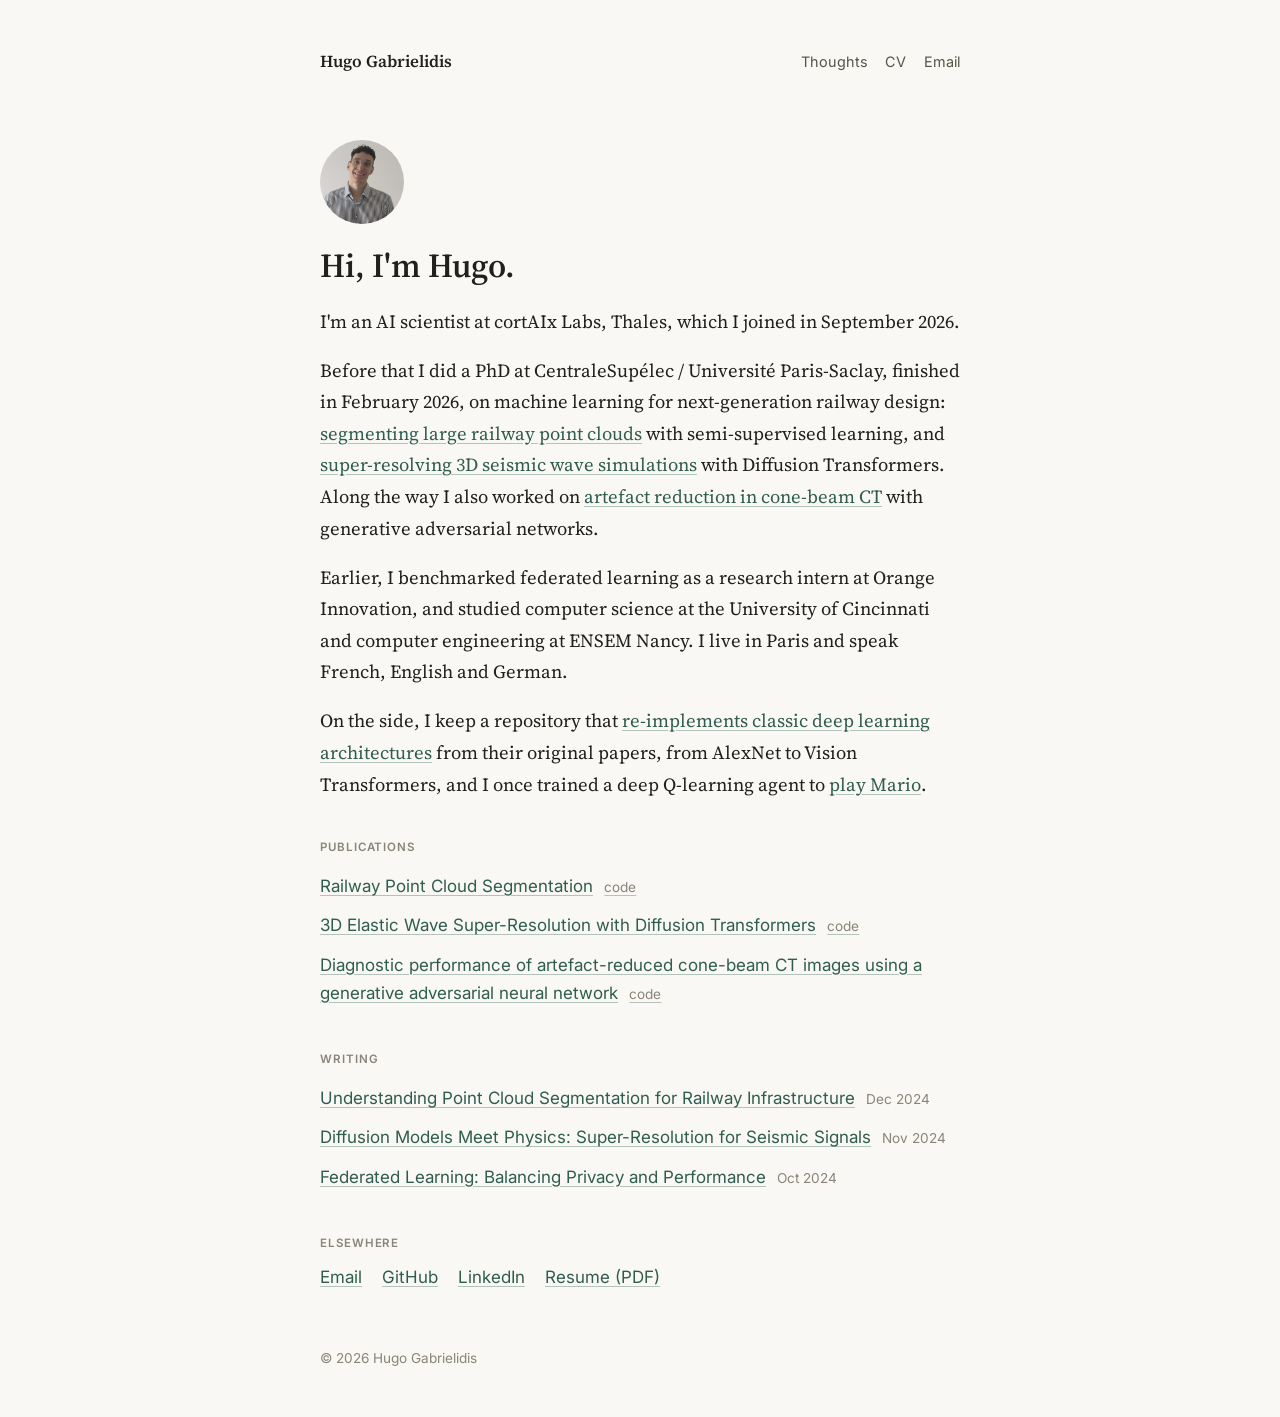
==== commit 22def30f: "[CHANGE] single-column letter redesign and Thales role - Rebuild the home page as a single-column "l" ====
--- a/index.html
+++ b/index.html
@@ -3,296 +3,96 @@
 <head>
     <meta charset="UTF-8">
     <meta name="viewport" content="width=device-width, initial-scale=1.0">
-    <title>Hugo Gabrielidis - Portfolio</title>
+    <title>Hugo Gabrielidis</title>
+    <meta name="description" content="Hugo Gabrielidis — AI Scientist at cortAIx Labs, Thales. PhD in machine learning from CentraleSupélec / Université Paris-Saclay.">
+    <link rel="preconnect" href="https://fonts.googleapis.com">
+    <link rel="preconnect" href="https://fonts.gstatic.com" crossorigin>
+    <link href="https://fonts.googleapis.com/css2?family=Inter:wght@400;500;600&family=Source+Serif+4:opsz,wght@8..60,400;8..60,600&display=swap" rel="stylesheet">
     <link rel="stylesheet" href="css/style.css">
 </head>
 <body>
-    <header>
-        <nav class="navbar">
-            <div class="nav-container">
-                <div class="nav-logo">
-                    <a href="#home">Hugo Gabrielidis</a>
-                </div>
-                <ul class="nav-menu">
-                    <li class="nav-item">
-                        <a href="#home" class="nav-link">Home</a>
-                    </li>
-                    <li class="nav-item">
-                        <a href="#about" class="nav-link">About</a>
-                    </li>
-                    <li class="nav-item">
-                        <a href="#projects" class="nav-link">Projects</a>
-                    </li>
-                    <li class="nav-item">
-                        <a href="articles.html" class="nav-link">Thoughts</a>
-                    </li>
-                    <li class="nav-item">
-                        <a href="#contact" class="nav-link">Contact</a>
-                    </li>
-                </ul>
-                <div class="nav-toggle" id="mobile-menu">
-                    <span class="bar"></span>
-                    <span class="bar"></span>
-                    <span class="bar"></span>
-                </div>
-            </div>
+    <header class="site-top">
+        <a class="site-name" href="index.html">Hugo Gabrielidis</a>
+        <nav class="site-links">
+            <a href="articles.html">Thoughts</a>
+            <a href="mystuff/Resume.pdf">CV</a>
+            <a href="mailto:hugo.gabrielidis@centralesuepelec.fr">Email</a>
         </nav>
     </header>
 
-    <main>
-        <section id="home" class="hero">
-            <div class="hero-container">
-                <div class="hero-content">
-                    <h1>Welcome to My Portfolio</h1>
-                    <h2>I'm a <span class="highlight">PhD Student & ML Researcher</span></h2>
-                    <p>Advancing machine learning and AI for next-generation applications</p>
-                    <div class="hero-buttons">
-                        <a href="#projects" class="btn btn-primary">View My Work</a>
-                        <a href="#contact" class="btn btn-secondary">Get In Touch</a>
-                        <a href="mystuff/Resume.pdf" download class="btn btn-secondary">Download Resume</a>
-                    </div>
-                </div>
-                <div class="hero-image">
-                    <img src="images/myself.jpg" alt="Hugo Gabrielidis" class="profile-photo">
-                </div>
-            </div>
+    <main class="page">
+        <img src="images/myself.jpg" alt="Hugo Gabrielidis" class="portrait">
+        <h1>Hi, I'm Hugo.</h1>
+
+        <div class="prose">
+            <p>I'm an AI scientist at cortAIx Labs, Thales, which I joined in September 2026.</p>
+
+            <p>Before that I did a PhD at CentraleSupélec / Université Paris-Saclay, finished in
+            February 2026, on machine learning for next-generation railway design:
+            <a href="https://dl.acm.org/doi/10.1007/978-3-031-77731-8_16">segmenting large railway point clouds</a>
+            with semi-supervised learning, and
+            <a href="https://www.sciencedirect.com/science/article/pii/S001046552500431X">super-resolving 3D seismic wave simulations</a>
+            with Diffusion Transformers. Along the way I also worked on
+            <a href="https://www.sciencedirect.com/science/article/pii/S0957417425025242">artefact reduction in cone-beam CT</a>
+            with generative adversarial networks.</p>
+
+            <p>Earlier, I benchmarked federated learning as a research intern at Orange Innovation,
+            and studied computer science at the University of Cincinnati and computer engineering
+            at ENSEM Nancy. I live in Paris and speak French, English and German.</p>
+
+            <p>On the side, I keep a repository that
+            <a href="https://github.com/HugoGabrielidis16/Architecture_Implementation">re-implements classic deep learning architectures</a>
+            from their original papers, from AlexNet to Vision Transformers, and I once trained a
+            deep Q-learning agent to <a href="https://github.com/HugoGabrielidis16/Mario-RL">play Mario</a>.</p>
+        </div>
+
+        <section>
+            <h2 class="label">Publications</h2>
+            <ul class="entries">
+                <li>
+                    <a href="https://dl.acm.org/doi/10.1007/978-3-031-77731-8_16">Railway Point Cloud Segmentation</a>
+                    <span class="meta"><a href="https://github.com/HugoGabrielidis16/LIDAR/">code</a></span>
+                </li>
+                <li>
+                    <a href="https://www.sciencedirect.com/science/article/pii/S001046552500431X">3D Elastic Wave Super-Resolution with Diffusion Transformers</a>
+                    <span class="meta"><a href="https://github.com/HugoGabrielidis16/Seismic_DiT1D/">code</a></span>
+                </li>
+                <li>
+                    <a href="https://www.sciencedirect.com/science/article/pii/S0957417425025242">Diagnostic performance of artefact-reduced cone-beam CT images using a generative adversarial neural network</a>
+                    <span class="meta"><a href="https://github.com/HugoGabrielidis16/Artefacts/">code</a></span>
+                </li>
+            </ul>
         </section>
 
-        <section id="about" class="about">
-            <div class="container">
-                <h2 class="section-title">About Me</h2>
-                <div class="about-content">
-                    <div class="about-text">
-                        <h3>Hi, I'm Hugo Gabrielidis</h3>
-                        <p>I'm a PhD Student at CentraleSupélec/Paris-Saclay, specializing in high-performance machine learning and data analysis for next-generation railway design. My research focuses on Railway Point Cloud segmentation using semi-supervised learning and seismic signals super-resolution with Diffusion Transformers.</p>
-                        <p>With experience as a Machine Learning Researcher at Orange Innovation, I have worked extensively with Federated Learning, establishing benchmarks and exploring the benefits of distributed machine learning approaches. I'm passionate about advancing AI technologies and their practical applications.</p>
-
-                        <div class="skills">
-                            <h4>Technical Skills</h4>
-                            <div class="skills-grid">
-                                <div class="skill-item">Python</div>
-                                <div class="skill-item">Machine Learning</div>
-                                <div class="skill-item">Deep Learning</div>
-                                <div class="skill-item">PyTorch</div>
-                                <div class="skill-item">TensorFlow</div>
-                                <div class="skill-item">Computer Vision</div>
-                                <div class="skill-item">NLP</div>
-                                <div class="skill-item">Data Analysis</div>
-                                <div class="skill-item">PostgreSQL</div>
-                                <div class="skill-item">Docker</div>
-                                <div class="skill-item">Singularity</div>
-                                <div class="skill-item">GCP/AWS</div>
-                                <div class="skill-item">Git</div>
-                            </div>
-                        </div>
-                    </div>
-                    <div class="about-details">
-                        <div class="detail-card">
-                            <h4>Education</h4>
-                            <ul>
-                                <li>PhD Student at CentraleSupélec/Paris-Saclay</li>
-                                <li>M.Eng Computer Science - University of Cincinnati (GPA: 4.0)</li>
-                                <li>M.Eng Computer Engineering - ENSEM Nancy (GPA: 3.8)</li>
-                            </ul>
-                        </div>
-                        <div class="detail-card">
-                            <h4>Experience</h4>
-                            <ul>
-                                <li>PhD Student & Researcher at CentraleSupélec/Paris-Saclay (2022-Present)</li>
-                                <li>ML Research Intern at Orange Innovation (2022)</li>
-                            </ul>
-                        </div>
-                        <div class="detail-card">
-                            <h4>Location</h4>
-                            <p>Paris, France</p>
-                        </div>
-                        <div class="detail-card">
-                            <h4>Languages</h4>
-                            <p>French (Native)</p>
-                            <p>English (C2 - IELTS: 7.5/9, TOEIC: 975/990)</p>
-                            <p>German (B1)</p>
-                        </div>
-                        <div class="detail-card">
-                            <h4>Certifications</h4>
-                            <p>Neural Network and Deep Learning</p>
-                            <p>Advanced Computer Vision with TensorFlow</p>
-                            <p>The Complete SQL Bootcamp</p>
-                        </div>
-                    </div>
-                </div>
-            </div>
+        <section>
+            <h2 class="label">Writing</h2>
+            <ul class="entries">
+                <li>
+                    <a href="articles/understanding-point-cloud-segmentation.html">Understanding Point Cloud Segmentation for Railway Infrastructure</a>
+                    <span class="meta">Dec 2024</span>
+                </li>
+                <li>
+                    <a href="articles/diffusion-models-physics.html">Diffusion Models Meet Physics: Super-Resolution for Seismic Signals</a>
+                    <span class="meta">Nov 2024</span>
+                </li>
+                <li>
+                    <a href="articles/federated-learning-privacy.html">Federated Learning: Balancing Privacy and Performance</a>
+                    <span class="meta">Oct 2024</span>
+                </li>
+            </ul>
         </section>
 
-        <section id="projects" class="projects">
-            <div class="container">
-                <h2 class="section-title">My Projects</h2>
-                <div class="projects-grid">
-                    <div class="project-card">
-                        <div class="project-image">
-                            <div class="project-placeholder">Thesis Paper</div>
-                        </div>
-                        <div class="project-content">
-                            <h3>Railway Point Cloud Segmentation</h3>
-                            <p>Pipeline for semantic segmentation of large railway point clouds using semi-supervised learning techniques for next-generation railway design.</p>
-                            <div class="project-tech">
-                                <span class="tech-tag">Deep Learning</span>
-                                <span class="tech-tag">Computer Vision</span>
-                                <span class="tech-tag">Semi-Supervised Learning</span>
-                                <span class="tech-tag">Transformers</span>
-                                <span class="tech-tag">Point Clouds</span>
-                            </div>
-                            <div class="project-links">
-                                <a href="https://github.com/HugoGabrielidis16/LIDAR/" class="project-link">GitHub</a>
-                                <a href="https://dl.acm.org/doi/10.1007/978-3-031-77731-8_16" class="project-link">Research Paper</a>
-                            </div>
-                        </div>
-                    </div>
-
-                    <div class="project-card">
-                        <div class="project-image">
-                            <div class="project-placeholder">Thesis Paper</div>
-                        </div>
-                        <div class="project-content">
-                            <h3>3D Elastic Wave Super-Resolution</h3>
-                            <p>Physics-based super-resolved simulation of 3D elastic wave propagation using scalable Diffusion Transformers for enhanced seismic signal analysis.</p>
-                            <div class="project-tech">
-                                <span class="tech-tag">Diffusion Models</span>
-                                <span class="tech-tag">Transformers</span>
-                                <span class="tech-tag">Physics Simulation</span>
-                                <span class="tech-tag">PyTorch</span>
-                            </div>
-                            <div class="project-links">
-                                <a href="https://github.com/HugoGabrielidis16/Seismic_DiT1D/" class="project-link">GitHub</a>
-                                <a href="https://www.sciencedirect.com/science/article/pii/S001046552500431X" class="project-link">Research Paper</a>
-                            </div>
-                        </div>
-                    </div>
-
-                    <div class="project-card">
-                        <div class="project-image">
-                            <div class="project-placeholder">Thesis Subproject Paper</div>
-                        </div>
-                        <div class="project-content">
-                            <h3>Diagnostic performance of artefact-reduced cone-beam CT images using a
-                            generative adversarial neural network</h3>
-                            <p>Implementing a reinforcement learning agent to play Mario using deep Q-learning.</p>
-                            <div class="project-tech">
-                                <span class="tech-tag">TensorFlow</span>
-                                <span class="tech-tag">GAN</span>
-                                <span class="tech-tag">Auto-encoder</span>
-                                <span class="tech-tag">Neural Networks</span>
-                                <span class="tech-tag">Medical Imaging</span>
-                                <span class="tech-tag">Computer Vision</span>
-                            </div>
-                            <div class="project-links">
-                                <a href="https://github.com/HugoGabrielidis16/Artefacts/" class="project-link">GitHub Repository</a>
-                                <a href="https://www.sciencedirect.com/science/article/pii/S0957417425025242" class="project-link">Research Paper</a>
-                            </div>
-                        </div>
-                    </div>
-
-                    <div class="project-card">
-                        <div class="project-image">
-                            <div class="project-placeholder">Deep Learning</div>
-                        </div>
-                        <div class="project-content">
-                            <h3>Deep Learning Architecture History</h3>
-                            <p>A comprehensive GitHub repository following the evolution of Deep Learning models based on their original papers. Implementations include AlexNet, ResNet, EfficientNet, YOLO, Transformers, BERT, and Vision Transformers.</p>
-                            <div class="project-tech">
-                                <span class="tech-tag">Numpy</span>
-                                <span class="tech-tag">Deep Learning</span>
-                                <span class="tech-tag">Machine Learning</span>
-                                <span class="tech-tag">Implementation</span>
-                                <span class="tech-tag">Neural Networks</span>
-                                <span class="tech-tag">Computer Vision</span>
-                            </div>
-                            <div class="project-links">
-                                <a href="https://github.com/HugoGabrielidis16/Architecture_Implementation" class="project-link">GitHub Repository</a>
-                                <a href="#" class="project-link">Documentation</a>
-                            </div>
-                        </div>
-                    </div>
-
-                    <div class="project-card">
-                        <div class="project-image">
-                            <div class="project-placeholder">Reinforcement Learning Project</div>
-                        </div>
-                        <div class="project-content">
-                            <h3>Mario Reinforcement learning</h3>
-                            <p>Implementing a reinforcement learning agent to play Mario using deep Q-learning.</p>
-                            <div class="project-tech">
-                                <span class="tech-tag">PyTorch</span>
-                                <span class="tech-tag">Reinforcement Learning</span>
-                                <span class="tech-tag">Neural Networks</span>
-                                <span class="tech-tag">Computer Vision</span>
-                            </div>
-                            <div class="project-links">
-                                <a href="https://github.com/HugoGabrielidis16/Mario-RL" class="project-link">GitHub Repository</a>
-                            </div>
-                        </div>
-                    </div>
-
-                    <!-- <div class="project-card">
-                        <div class="project-image">
-                            <div class="project-placeholder">Kaggle</div>
-                        </div>
-                        <div class="project-content">
-                            <h3>Kaggle Competitions</h3>
-                            <p>Active participant in Kaggle competitions to enhance data science and machine learning engineering skills, working on diverse datasets and real-world challenges.</p>
-                            <div class="project-tech">
-                                <span class="tech-tag">Data Science</span>
-                                <span class="tech-tag">Machine Learning</span>
-                                <span class="tech-tag">Feature Engineering</span>
-                                <span class="tech-tag">Model Evaluation</span>
-                            </div>
-                            <div class="project-links">
-                                <a href="https://www.kaggle.com/" target="_blank" class="project-link">View Profile</a>
-                                <a href="https://github.com/HugoGabrielidis16/" class="project-link">Solutions</a>
-                            </div>
-                        </div>
-                    </div> -->
-                </div>
-            </div>
-        </section>
-
-        <section id="contact" class="contact">
-            <div class="container">
-                <h2 class="section-title">Let's Connect</h2>
-                <div class="contact-content-centered">
-                    <div class="contact-info">
-                        <p>I'm always interested in new opportunities and collaborations.</p>
-                        <div class="contact-details">
-                            <div class="contact-item">
-                                <strong>Email:</strong>
-                                <a href="mailto:hugo.gabrielidis@centralesuepelec.fr">hugo.gabrielidis@centralesuepelec.fr</a>
-                            </div>
-                            <div class="contact-item">
-                                <strong>LinkedIn:</strong>
-                                <a href="https://www.linkedin.com/in/hugo-gabrielidis-70289a21b/" target="_blank">https://www.linkedin.com/in/hugo-gabrielidis</a>
-                            </div>
-                            <div class="contact-item">
-                                <strong>GitHub:</strong>
-                                <a href="https://github.com/HugoGabrielidis16/" target="_blank">github.com/HugoGabrielidis16</a>
-                            </div>
-                        </div>
-                    </div>
-                </div>
-            </div>
+        <section>
+            <h2 class="label">Elsewhere</h2>
+            <p class="elsewhere">
+                <a href="mailto:hugo.gabrielidis@centralesuepelec.fr">Email</a>
+                <a href="https://github.com/HugoGabrielidis16/">GitHub</a>
+                <a href="https://www.linkedin.com/in/hugo-gabrielidis-70289a21b/">LinkedIn</a>
+                <a href="mystuff/Resume.pdf">Resume (PDF)</a>
+            </p>
         </section>
     </main>
 
-    <footer>
-        <div class="container">
-            <div class="footer-content">
-                <p>&copy; 2024 Hugo Gabrielidis. All rights reserved.</p>
-                <div class="social-links">
-                    <a href="https://github.com/HugoGabrielidis16/" target="_blank" class="social-link">GitHub</a>
-                    <a href="mailto:hugo.gabrielidis@centralesuepelec.fr" class="social-link">Email</a>
-                </div>
-            </div>
-        </div>
-    </footer>
-
-    <script src="js/script.js"></script>
+    <footer class="site-foot">&copy; 2026 Hugo Gabrielidis</footer>
 </body>
 </html>
--- a/css/style.css
+++ b/css/style.css
@@ -1,821 +1,374 @@
-/* Reset and base styles */
+/* ============================================================
+   Theme
+   ============================================================ */
+:root {
+    --paper: #faf8f4;
+    --paper-alt: #f1ede5;
+    --ink: #22201c;
+    --ink-soft: #57524a;
+    --ink-faint: #8a847a;
+    --rule: #e4ded3;
+    --accent: #2f5d50;
+    --accent-soft: #e3ece8;
+
+    --font-serif: 'Source Serif 4', 'Iowan Old Style', 'Palatino Linotype', Georgia, serif;
+    --font-sans: 'Inter', -apple-system, BlinkMacSystemFont, 'Segoe UI', Roboto, sans-serif;
+
+    --column: 640px;
+    --gutter: 24px;
+}
+
+/* ============================================================
+   Base
+   ============================================================ */
 * {
     margin: 0;
     padding: 0;
     box-sizing: border-box;
 }
 
-html {
-    scroll-behavior: smooth;
-}
-
 body {
-    font-family: 'Segoe UI', Tahoma, Geneva, Verdana, sans-serif;
-    line-height: 1.6;
-    color: #1a1a1a;
-    background-color: #fff;
-}
-
-.container {
-    max-width: 1200px;
-    margin: 0 auto;
-    padding: 0 20px;
-}
-
-/* Navigation */
-.navbar {
-    position: fixed;
-    top: 0;
-    width: 100%;
-    background: rgba(255, 255, 255, 0.95);
-    backdrop-filter: blur(10px);
-    border-bottom: 1px solid #e0e0e0;
-    z-index: 1000;
-    transition: all 0.3s ease;
-}
-
-.nav-container {
-    max-width: 1200px;
-    margin: 0 auto;
-    padding: 0 20px;
+    font-family: var(--font-sans);
+    font-size: 17px;
+    line-height: 1.65;
+    color: var(--ink);
+    background: var(--paper);
+    -webkit-font-smoothing: antialiased;
+}
+
+h1, h2, h3 {
+    font-family: var(--font-serif);
+    font-weight: 600;
+    line-height: 1.25;
+}
+
+a {
+    color: var(--accent);
+    text-decoration: underline;
+    text-decoration-color: rgba(47, 93, 80, 0.35);
+    text-underline-offset: 3px;
+    transition: text-decoration-color 0.2s ease, color 0.2s ease;
+}
+
+a:hover {
+    text-decoration-color: currentColor;
+}
+
+::selection {
+    background: var(--accent-soft);
+}
+
+/* ============================================================
+   Site header & footer (shared by every page)
+   ============================================================ */
+.site-top {
+    max-width: calc(var(--column) + 2 * var(--gutter));
+    margin: 0 auto;
+    padding: 48px var(--gutter) 0;
     display: flex;
     justify-content: space-between;
-    align-items: center;
-    height: 70px;
-}
-
-.nav-logo a {
-    font-size: 1.5rem;
-    font-weight: bold;
-    color: #000;
+    align-items: baseline;
+    gap: 1rem;
+}
+
+.site-name {
+    font-family: var(--font-serif);
+    font-weight: 600;
+    font-size: 1.05rem;
+    color: var(--ink);
     text-decoration: none;
 }
 
-.nav-menu {
-    display: flex;
+.site-links {
+    display: flex;
+    gap: 1.1rem;
+    font-size: 0.9rem;
+}
+
+.site-links a {
+    color: var(--ink-soft);
+    text-decoration: none;
+}
+
+.site-links a:hover {
+    color: var(--ink);
+}
+
+.site-foot {
+    max-width: calc(var(--column) + 2 * var(--gutter));
+    margin: 0 auto;
+    padding: 0 var(--gutter) 48px;
+    font-size: 0.85rem;
+    color: var(--ink-faint);
+}
+
+/* ============================================================
+   Home page (letter)
+   ============================================================ */
+.page {
+    max-width: calc(var(--column) + 2 * var(--gutter));
+    margin: 0 auto;
+    padding: 64px var(--gutter) 56px;
+}
+
+.portrait {
+    display: block;
+    width: 84px;
+    height: 84px;
+    border-radius: 50%;
+    object-fit: cover;
+    margin-bottom: 1.25rem;
+}
+
+.page h1 {
+    font-size: 2.1rem;
+    margin-bottom: 1.25rem;
+}
+
+.prose p {
+    font-family: var(--font-serif);
+    font-size: 1.16rem;
+    line-height: 1.7;
+    margin-bottom: 1.1rem;
+}
+
+.label {
+    font-family: var(--font-sans);
+    font-size: 0.72rem;
+    font-weight: 600;
+    letter-spacing: 0.08em;
+    text-transform: uppercase;
+    color: var(--ink-faint);
+    margin: 2.5rem 0 0.75rem;
+}
+
+.entries {
     list-style: none;
-    gap: 2rem;
-}
-
-.nav-link {
-    color: #1a1a1a;
+}
+
+.entries li {
+    padding: 0.35rem 0;
+}
+
+.entries .meta {
+    color: var(--ink-faint);
+    font-size: 0.85rem;
+    margin-left: 0.4rem;
+    white-space: nowrap;
+}
+
+.entries .meta a {
+    color: var(--ink-faint);
+}
+
+.elsewhere {
+    display: flex;
+    flex-wrap: wrap;
+    gap: 0.3rem 1.25rem;
+}
+
+/* ============================================================
+   Thoughts list page
+   ============================================================ */
+.articles-hero {
+    max-width: calc(var(--column) + 2 * var(--gutter));
+    margin: 0 auto;
+    padding: 64px var(--gutter) 8px;
+}
+
+.articles-hero .container,
+.articles-list .container {
+    padding: 0;
+}
+
+.articles-title {
+    font-size: 2.1rem;
+    margin-bottom: 0.3rem;
+}
+
+.articles-subtitle {
+    color: var(--ink-soft);
+}
+
+.articles-list {
+    max-width: calc(var(--column) + 2 * var(--gutter));
+    margin: 0 auto;
+    padding: 16px var(--gutter) 56px;
+}
+
+.article-card {
+    padding: 1.5rem 0;
+    border-top: 1px solid var(--rule);
+}
+
+.article-card:last-child {
+    border-bottom: 1px solid var(--rule);
+}
+
+.article-title a {
+    font-size: 1.3rem;
+    color: var(--ink);
     text-decoration: none;
+}
+
+.article-title a:hover {
+    color: var(--accent);
+}
+
+.article-meta {
+    margin-top: 0.2rem;
+}
+
+.article-date {
+    color: var(--ink-faint);
+    font-size: 0.88rem;
+}
+
+.article-excerpt {
+    color: var(--ink-soft);
+    margin: 0.6rem 0 0.8rem;
+}
+
+.article-tags {
+    display: flex;
+    flex-wrap: wrap;
+    gap: 0.4rem;
+    margin-bottom: 0.8rem;
+}
+
+.tag {
+    background: var(--paper-alt);
+    color: var(--ink-soft);
+    padding: 1px 10px;
+    border-radius: 999px;
+    font-size: 0.76rem;
+}
+
+.article-link {
+    font-size: 0.92rem;
     font-weight: 500;
-    transition: color 0.3s ease;
-}
-
-.nav-link:hover {
-    color: #666;
-}
-
-.nav-toggle {
-    display: none;
-    flex-direction: column;
-    cursor: pointer;
-}
-
-.bar {
-    width: 25px;
-    height: 3px;
-    background-color: #1a1a1a;
-    margin: 3px 0;
-    transition: 0.3s;
-}
-
-/* Hero Section */
-.hero {
-    min-height: 100vh;
-    display: flex;
-    align-items: center;
-    background: linear-gradient(135deg, #1a1a1a 0%, #333 100%);
-    color: white;
-    padding-top: 70px;
-}
-
-.hero-container {
-    max-width: 1200px;
-    margin: 0 auto;
-    padding: 0 20px;
-    display: grid;
-    grid-template-columns: 1fr 1fr;
-    gap: 4rem;
-    align-items: center;
-}
-
-.hero-content h1 {
-    font-size: 3.5rem;
-    margin-bottom: 1rem;
-    font-weight: 700;
-}
-
-.hero-content h2 {
-    font-size: 2rem;
-    margin-bottom: 1rem;
-    font-weight: 400;
-}
-
-.highlight {
-    color: #d0d0d0;
-}
-
-.hero-content p {
-    font-size: 1.2rem;
-    margin-bottom: 2rem;
-    opacity: 0.9;
-}
-
-.hero-buttons {
-    display: flex;
-    gap: 1rem;
-}
-
-.btn {
-    padding: 12px 30px;
-    border: none;
-    border-radius: 50px;
-    text-decoration: none;
-    font-weight: 600;
-    transition: all 0.3s ease;
-    cursor: pointer;
-    display: inline-block;
-    text-align: center;
-}
-
-.btn-primary {
-    background-color: #000;
-    color: white;
-}
-
-.btn-primary:hover {
-    background-color: #333;
-    transform: translateY(-2px);
-}
-
-.btn-secondary {
-    background-color: transparent;
-    color: white;
-    border: 2px solid white;
-}
-
-.btn-secondary:hover {
-    background-color: white;
-    color: #000;
-}
-
-.hero-image {
-    display: flex;
-    justify-content: center;
-}
-
-.profile-placeholder {
-    width: 300px;
-    height: 300px;
-    background: rgba(255, 255, 255, 0.1);
-    border-radius: 50%;
-    border: 3px solid rgba(255, 255, 255, 0.3);
-    display: flex;
-    align-items: center;
-    justify-content: center;
-    font-size: 1.2rem;
-    backdrop-filter: blur(10px);
-}
-
-.profile-photo {
-    width: 300px;
-    height: 300px;
-    border-radius: 50%;
-    border: 3px solid rgba(255, 255, 255, 0.3);
-    object-fit: cover;
-    box-shadow: 0 10px 30px rgba(0, 0, 0, 0.3);
-    transition: transform 0.3s ease;
-}
-
-.profile-photo:hover {
-    transform: scale(1.05);
-}
-
-/* Section Styles */
-section {
-    padding: 80px 0;
-}
-
-.section-title {
-    text-align: center;
-    font-size: 2.5rem;
-    margin-bottom: 3rem;
-    color: #000;
-    position: relative;
-}
-
-.section-title::after {
-    content: '';
-    position: absolute;
-    bottom: -10px;
-    left: 50%;
-    transform: translateX(-50%);
-    width: 60px;
-    height: 3px;
-    background-color: #1a1a1a;
-}
-
-/* About Section */
-.about {
-    background-color: #f5f5f5;
-}
-
-.about-content {
-    display: grid;
-    grid-template-columns: 2fr 1fr;
-    gap: 4rem;
-    align-items: start;
-}
-
-.about-text h3 {
-    font-size: 1.8rem;
-    margin-bottom: 1rem;
-    color: #000;
-}
-
-.about-text p {
-    margin-bottom: 1.5rem;
-    font-size: 1.1rem;
-    line-height: 1.8;
-}
-
-.skills {
-    margin-top: 2rem;
-}
-
-.skills h4 {
-    font-size: 1.3rem;
-    margin-bottom: 1rem;
-    color: #000;
-}
-
-.skills-grid {
-    display: grid;
-    grid-template-columns: repeat(auto-fit, minmax(120px, 1fr));
-    gap: 1rem;
-}
-
-.skill-item {
-    background-color: #1a1a1a;
-    color: white;
-    padding: 8px 16px;
-    border-radius: 20px;
-    text-align: center;
-    font-weight: 500;
-    font-size: 0.9rem;
-}
-
-.about-details {
-    display: flex;
-    flex-direction: column;
-    gap: 1.5rem;
-}
-
-.detail-card {
-    background: white;
-    padding: 1.5rem;
-    border-radius: 15px;
-    box-shadow: 0 2px 10px rgba(0, 0, 0, 0.1);
-}
-
-.detail-card h4 {
-    color: #000;
-    margin-bottom: 0.5rem;
-}
-
-/* Projects Section */
-.projects-grid {
-    display: grid;
-    grid-template-columns: repeat(auto-fit, minmax(350px, 1fr));
-    gap: 2rem;
-}
-
-.project-card {
-    background: white;
-    border-radius: 15px;
-    overflow: hidden;
-    box-shadow: 0 5px 20px rgba(0, 0, 0, 0.1);
-    transition: transform 0.3s ease, box-shadow 0.3s ease;
-}
-
-.project-card:hover {
-    transform: translateY(-5px);
-    box-shadow: 0 10px 30px rgba(0, 0, 0, 0.15);
-}
-
-.project-image {
-    height: 200px;
-    background: linear-gradient(45deg, #333, #1a1a1a);
-}
-
-.project-placeholder {
-    height: 100%;
-    display: flex;
-    align-items: center;
-    justify-content: center;
-    color: white;
-    font-size: 1.2rem;
-    font-weight: 500;
-}
-
-.project-content {
-    padding: 1.5rem;
-}
-
-.project-content h3 {
-    font-size: 1.3rem;
-    margin-bottom: 1rem;
-    color: #000;
-}
-
-.project-content p {
-    margin-bottom: 1rem;
-    color: #666;
-    line-height: 1.6;
-}
-
-.project-tech {
-    display: flex;
-    flex-wrap: wrap;
-    gap: 0.5rem;
-    margin-bottom: 1rem;
-}
-
-.tech-tag {
-    background-color: #e5e5e5;
-    color: #1a1a1a;
-    padding: 4px 12px;
-    border-radius: 15px;
-    font-size: 0.8rem;
-    font-weight: 500;
-}
-
-.project-links {
-    display: flex;
-    gap: 1rem;
-}
-
-.project-link {
-    color: #1a1a1a;
-    text-decoration: none;
-    font-weight: 500;
-    transition: color 0.3s ease;
-}
-
-.project-link:hover {
-    color: #666;
-}
-
-/* Contact Section */
-.contact {
-    background-color: #f5f5f5;
-}
-
-.contact-content {
-    display: grid;
-    grid-template-columns: 1fr 1fr;
-    gap: 4rem;
-}
-
-.contact-content-centered {
-    display: flex;
-    justify-content: center;
-    max-width: 600px;
-    margin: 0 auto;
-}
-
-.contact-info h3 {
-    font-size: 1.8rem;
-    margin-bottom: 1rem;
-    color: #000;
-}
-
-.contact-info p {
-    margin-bottom: 2rem;
-    font-size: 1.1rem;
-    color: #666;
-}
-
-.contact-details {
-    display: flex;
-    flex-direction: column;
-    gap: 1rem;
-}
-
-.contact-item {
-    padding: 1rem;
-    background: white;
-    border-radius: 8px;
-    box-shadow: 0 2px 5px rgba(0, 0, 0, 0.1);
-}
-
-.contact-item a {
-    color: #1a1a1a;
-    text-decoration: none;
-    margin-left: 0.5rem;
-}
-
-.contact-form {
-    background: white;
-    padding: 2rem;
-    border-radius: 15px;
-    box-shadow: 0 5px 20px rgba(0, 0, 0, 0.1);
-}
-
-.form-group {
-    margin-bottom: 1.5rem;
-}
-
-.form-group label {
-    display: block;
-    margin-bottom: 0.5rem;
-    font-weight: 500;
-    color: #000;
-}
-
-.form-group input,
-.form-group textarea {
-    width: 100%;
-    padding: 12px;
-    border: 2px solid #e0e0e0;
-    border-radius: 8px;
-    font-size: 1rem;
-    transition: border-color 0.3s ease;
-}
-
-.form-group input:focus,
-.form-group textarea:focus {
-    outline: none;
-    border-color: #1a1a1a;
-}
-
-/* Footer */
-footer {
-    display: none;
-}
-
-.footer-content {
-    display: flex;
-    justify-content: space-between;
-    align-items: center;
-}
-
-.social-links {
-    display: flex;
-    gap: 1rem;
-}
-
-.social-link {
-    color: white;
-    text-decoration: none;
-    transition: color 0.3s ease;
-}
-
-.social-link:hover {
-    color: #ccc;
-}
-
-/* Mobile Responsive */
-@media screen and (max-width: 768px) {
-    .nav-menu {
-        position: fixed;
-        left: -100%;
-        top: 70px;
-        flex-direction: column;
-        background-color: white;
-        width: 100%;
-        text-align: center;
-        transition: 0.3s;
-        box-shadow: 0 10px 27px rgba(0, 0, 0, 0.05);
-        padding: 2rem 0;
-    }
-
-    .nav-menu.active {
-        left: 0;
-    }
-
-    .nav-toggle {
-        display: flex;
-    }
-
-    .hero-container {
-        grid-template-columns: 1fr;
-        text-align: center;
-        gap: 2rem;
-    }
-
-    .hero-content h1 {
-        font-size: 2.5rem;
-    }
-
-    .hero-content h2 {
-        font-size: 1.5rem;
-    }
-
-    .hero-buttons {
-        justify-content: center;
-        flex-wrap: wrap;
-    }
-
-    .about-content {
-        grid-template-columns: 1fr;
-        gap: 2rem;
-    }
-
-    .contact-content {
-        grid-template-columns: 1fr;
-        gap: 2rem;
-    }
-
-    .contact-content-centered {
-        padding: 0 1rem;
-    }
-
-    .footer-content {
-        flex-direction: column;
-        gap: 1rem;
-        text-align: center;
-    }
-
-    .projects-grid {
-        grid-template-columns: 1fr;
-    }
-}
-
-@media screen and (max-width: 480px) {
-    .hero-content h1 {
-        font-size: 2rem;
-    }
-
-    .section-title {
-        font-size: 2rem;
-    }
-
-    .container {
-        padding: 0 15px;
-    }
-}
-
-/* Articles Page Styles */
-.articles-hero {
-    background: linear-gradient(135deg, #1a1a1a 0%, #333 100%);
-    color: white;
-    padding: 120px 0 60px;
-    text-align: center;
-}
-
-.articles-title {
-    font-size: 3rem;
-    margin-bottom: 1rem;
-    font-weight: 700;
-}
-
-.articles-subtitle {
-    font-size: 1.3rem;
-    opacity: 0.9;
-}
-
-.articles-list {
-    padding: 60px 0;
-    background-color: #f5f5f5;
-}
-
-.articles-grid {
-    display: grid;
-    gap: 2rem;
-    max-width: 900px;
-    margin: 0 auto;
-}
-
-.article-card {
-    background: white;
-    padding: 2rem;
-    border-radius: 15px;
-    box-shadow: 0 5px 20px rgba(0, 0, 0, 0.1);
-    transition: transform 0.3s ease, box-shadow 0.3s ease;
-}
-
-.article-card:hover {
-    transform: translateY(-5px);
-    box-shadow: 0 10px 30px rgba(0, 0, 0, 0.15);
-}
-
-.article-header {
-    margin-bottom: 1rem;
-}
-
-.article-title a {
-    font-size: 1.5rem;
-    color: #000;
-    text-decoration: none;
-    transition: color 0.3s ease;
-}
-
-.article-title a:hover {
-    color: #666;
-}
-
-.article-meta {
-    margin-top: 0.5rem;
-}
-
-.article-date {
-    color: #666;
-    font-size: 0.9rem;
-}
-
-.article-excerpt {
-    color: #333;
-    line-height: 1.8;
-    margin-bottom: 1.5rem;
-}
-
-.article-tags {
-    display: flex;
-    flex-wrap: wrap;
-    gap: 0.5rem;
-    margin-bottom: 1rem;
-}
-
-.tag {
-    background-color: #e5e5e5;
-    color: #1a1a1a;
-    padding: 4px 12px;
-    border-radius: 15px;
-    font-size: 0.8rem;
-    font-weight: 500;
-}
-
-.article-link {
-    color: #1a1a1a;
-    text-decoration: none;
-    font-weight: 600;
-    transition: color 0.3s ease;
-}
-
-.article-link:hover {
-    color: #666;
-}
-
-/* Individual Article Page Styles */
-.article-content {
-    background-color: #f5f5f5;
-    min-height: 100vh;
-    padding-top: 70px;
-}
-
+}
+
+/* ============================================================
+   Individual article page
+   ============================================================ */
 .article-container {
-    max-width: 800px;
-    margin: 0 auto;
-    padding: 3rem 20px;
+    max-width: calc(var(--column) + 2 * var(--gutter));
+    margin: 0 auto;
+    padding: 56px var(--gutter) 56px;
 }
 
 .article-page-header {
-    background: white !important;
-    padding: 2rem;
-    border-radius: 15px;
-    margin-bottom: 2rem;
-    box-shadow: 0 2px 10px rgba(0, 0, 0, 0.1);
+    margin-bottom: 2.25rem;
+    padding-bottom: 1.5rem;
+    border-bottom: 1px solid var(--rule);
 }
 
 .back-link {
-    color: #000;
-    background-color: #fff;
-    text-decoration: none;
-    font-weight: 500;
     display: inline-block;
     margin-bottom: 1.5rem;
-    padding: 10px 20px;
-    border-radius: 8px;
-    transition: all 0.3s ease;
+    color: var(--ink-soft);
+    text-decoration: none;
+    font-size: 0.9rem;
 }
 
 .back-link:hover {
-    background-color: #f5f5f5;
+    color: var(--ink);
 }
 
 .article-page-header h1 {
-    font-size: 2.5rem;
-    color: #000;
-    margin-bottom: 1rem;
-    line-height: 1.3;
+    font-size: 2.2rem;
+    line-height: 1.2;
+    margin-bottom: 0.9rem;
 }
 
 .article-page-meta {
     display: flex;
     align-items: center;
-    gap: 1.5rem;
     flex-wrap: wrap;
+    gap: 0.9rem;
+}
+
+.article-page-meta .article-tags {
+    margin-bottom: 0;
 }
 
 .article-body {
-    background: white;
-    padding: 3rem;
-    border-radius: 15px;
-    box-shadow: 0 2px 10px rgba(0, 0, 0, 0.1);
-    line-height: 1.8;
+    font-family: var(--font-serif);
+    font-size: 1.16rem;
+    line-height: 1.75;
 }
 
 .article-body h2 {
-    font-size: 1.8rem;
-    color: #000;
-    margin-top: 2rem;
-    margin-bottom: 1rem;
-    padding-bottom: 0.5rem;
-    border-bottom: 2px solid #e5e5e5;
+    font-size: 1.55rem;
+    margin: 2.4rem 0 0.7rem;
 }
 
 .article-body h3 {
-    font-size: 1.4rem;
-    color: #1a1a1a;
-    margin-top: 1.5rem;
-    margin-bottom: 0.8rem;
+    font-size: 1.22rem;
+    margin: 1.7rem 0 0.5rem;
 }
 
 .article-body p {
-    margin-bottom: 1.2rem;
-    color: #333;
+    margin-bottom: 1.15rem;
 }
 
 .article-body ul,
 .article-body ol {
-    margin-bottom: 1.5rem;
-    margin-left: 2rem;
+    margin: 0 0 1.3rem 1.5rem;
 }
 
 .article-body li {
-    margin-bottom: 0.5rem;
-    color: #333;
+    margin-bottom: 0.4rem;
 }
 
 .article-body strong {
-    color: #000;
     font-weight: 600;
 }
 
 .article-footer {
-    margin-top: 2rem;
-    padding-top: 2rem;
-    border-top: 1px solid #e5e5e5;
-}
-
-/* Responsive Articles */
-@media screen and (max-width: 768px) {
+    margin-top: 2.75rem;
+    padding-top: 1.25rem;
+    border-top: 1px solid var(--rule);
+}
+
+.article-footer .back-link {
+    margin-bottom: 0;
+}
+
+/* ============================================================
+   Small screens
+   ============================================================ */
+@media screen and (max-width: 600px) {
+    :root {
+        --gutter: 20px;
+    }
+
+    body {
+        font-size: 16px;
+    }
+
+    .site-top {
+        padding-top: 28px;
+    }
+
+    .page,
+    .articles-hero,
+    .article-container {
+        padding-top: 40px;
+    }
+
+    .page h1,
     .articles-title {
-        font-size: 2.5rem;
-    }
-
-    .articles-subtitle {
-        font-size: 1.1rem;
-    }
-
-    .article-card {
-        padding: 1.5rem;
-    }
-
-    .article-title a {
-        font-size: 1.3rem;
+        font-size: 1.8rem;
+    }
+
+    .prose p,
+    .article-body {
+        font-size: 1.08rem;
     }
 
     .article-page-header h1 {
-        font-size: 2rem;
-    }
-
-    .article-body {
-        padding: 2rem 1.5rem;
-    }
-
-    .article-body h2 {
-        font-size: 1.5rem;
-    }
-
-    .article-body h3 {
-        font-size: 1.2rem;
-    }
-}
-
-@media screen and (max-width: 480px) {
-    .articles-title {
-        font-size: 2rem;
-    }
-
-    .article-page-header {
-        padding: 1.5rem;
-    }
-
-    .article-page-header h1 {
-        font-size: 1.6rem;
-    }
-
-    .article-body {
-        padding: 1.5rem 1rem;
-    }
-
-    .article-body ul,
-    .article-body ol {
-        margin-left: 1.5rem;
-    }
-}+        font-size: 1.75rem;
+    }
+}
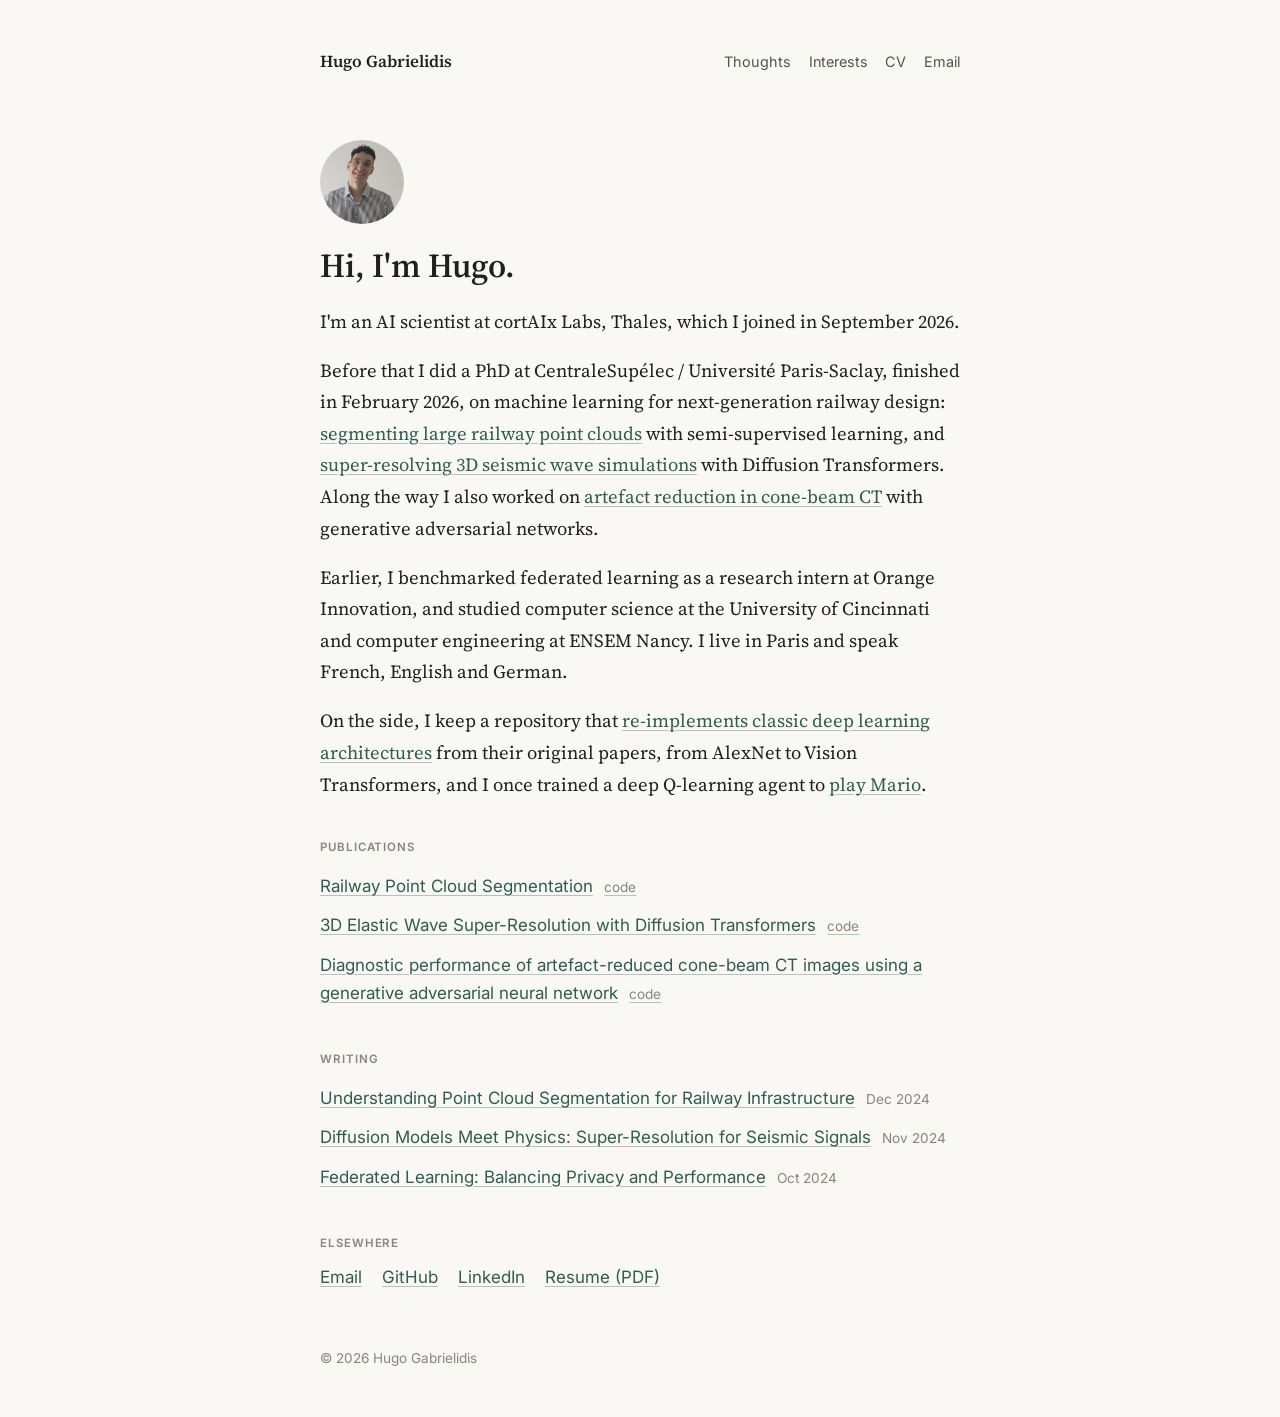
==== commit ef2336a7: "[ADD] blank Interests page linked from the top bar Co-Authored-By: Claude Opus 5.5 <noreply@anthropi" ====
--- a/index.html
+++ b/index.html
@@ -15,8 +15,9 @@
         <a class="site-name" href="index.html">Hugo Gabrielidis</a>
         <nav class="site-links">
             <a href="articles.html">Thoughts</a>
+            <a href="interests.html">Interests</a>
             <a href="mystuff/Resume.pdf">CV</a>
-            <a href="mailto:hugo.gabrielidis@centralesuepelec.fr">Email</a>
+            <a href="mailto:hugo.gabrielidis@centralesupelec.fr">Email</a>
         </nav>
     </header>
 
@@ -85,7 +86,7 @@
         <section>
             <h2 class="label">Elsewhere</h2>
             <p class="elsewhere">
-                <a href="mailto:hugo.gabrielidis@centralesuepelec.fr">Email</a>
+                <a href="mailto:hugo.gabrielidis@centralesupelec.fr">Email</a>
                 <a href="https://github.com/HugoGabrielidis16/">GitHub</a>
                 <a href="https://www.linkedin.com/in/hugo-gabrielidis-70289a21b/">LinkedIn</a>
                 <a href="mystuff/Resume.pdf">Resume (PDF)</a>
